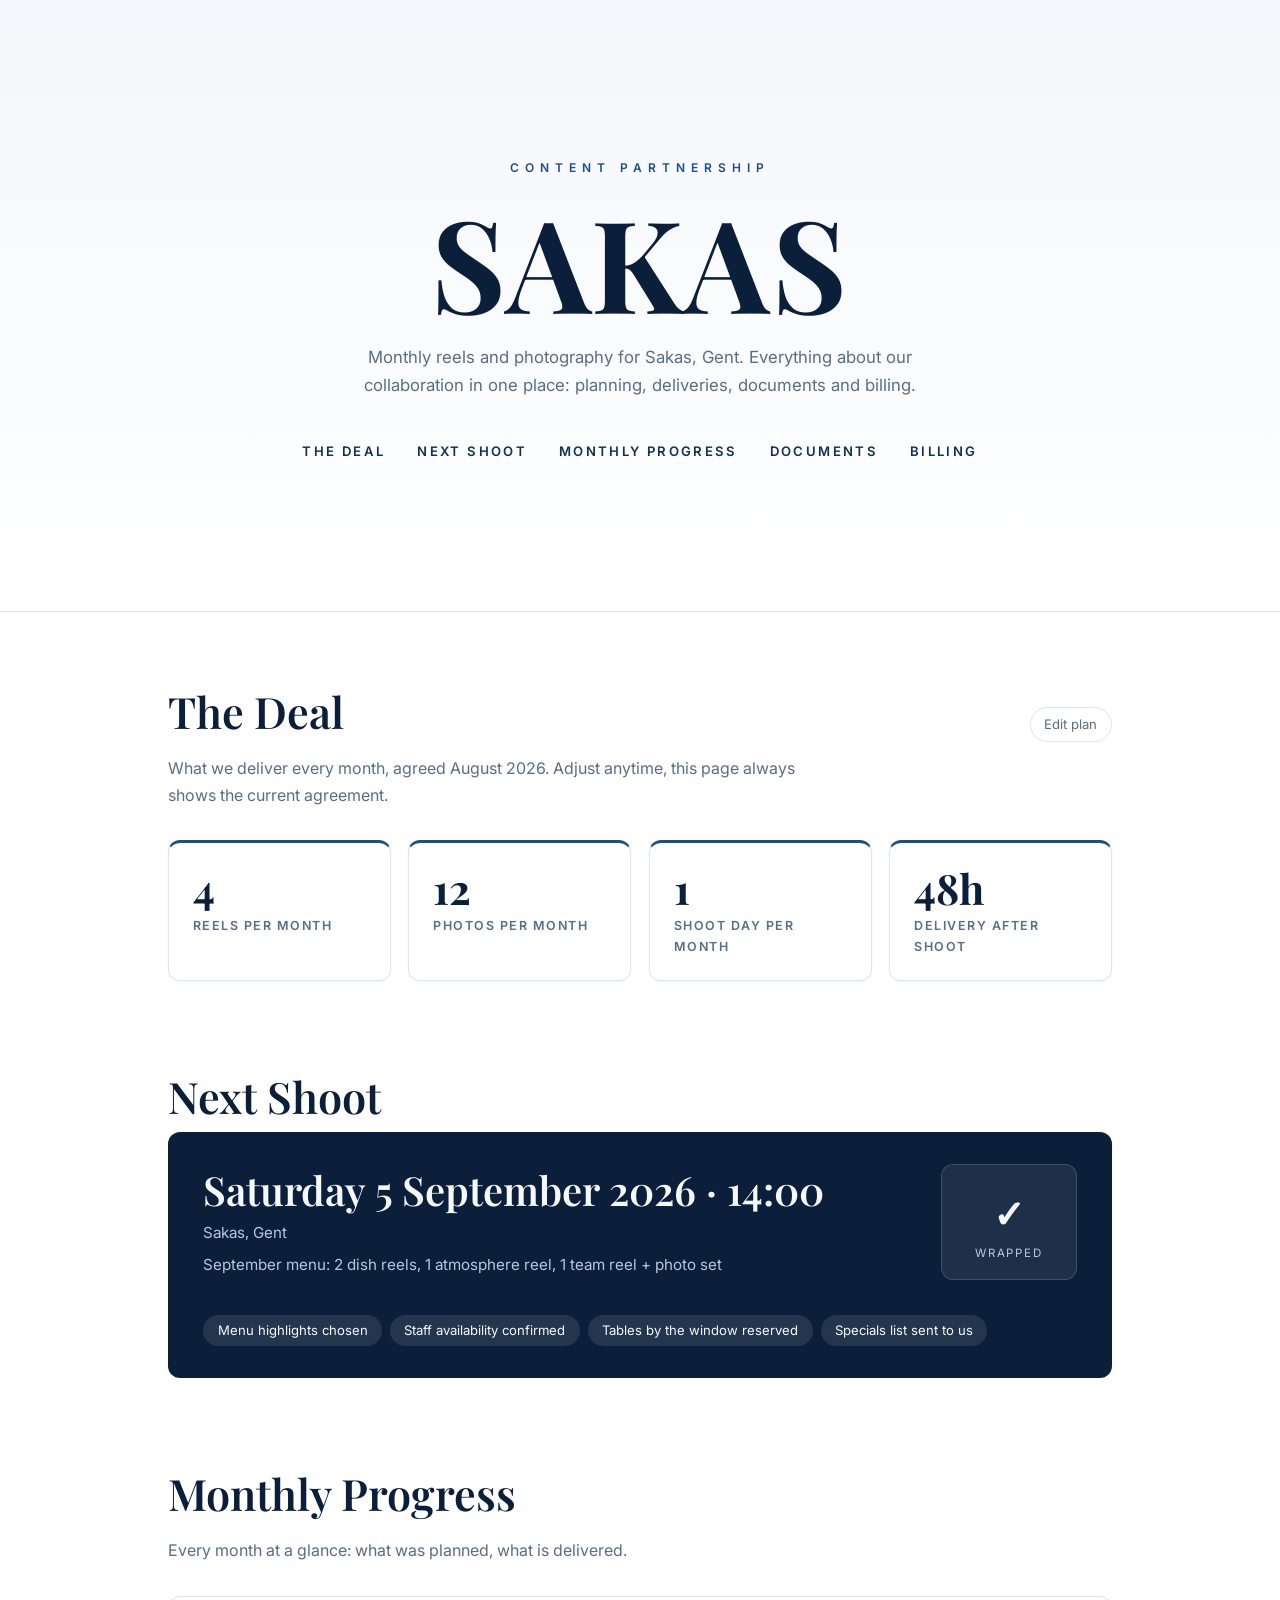
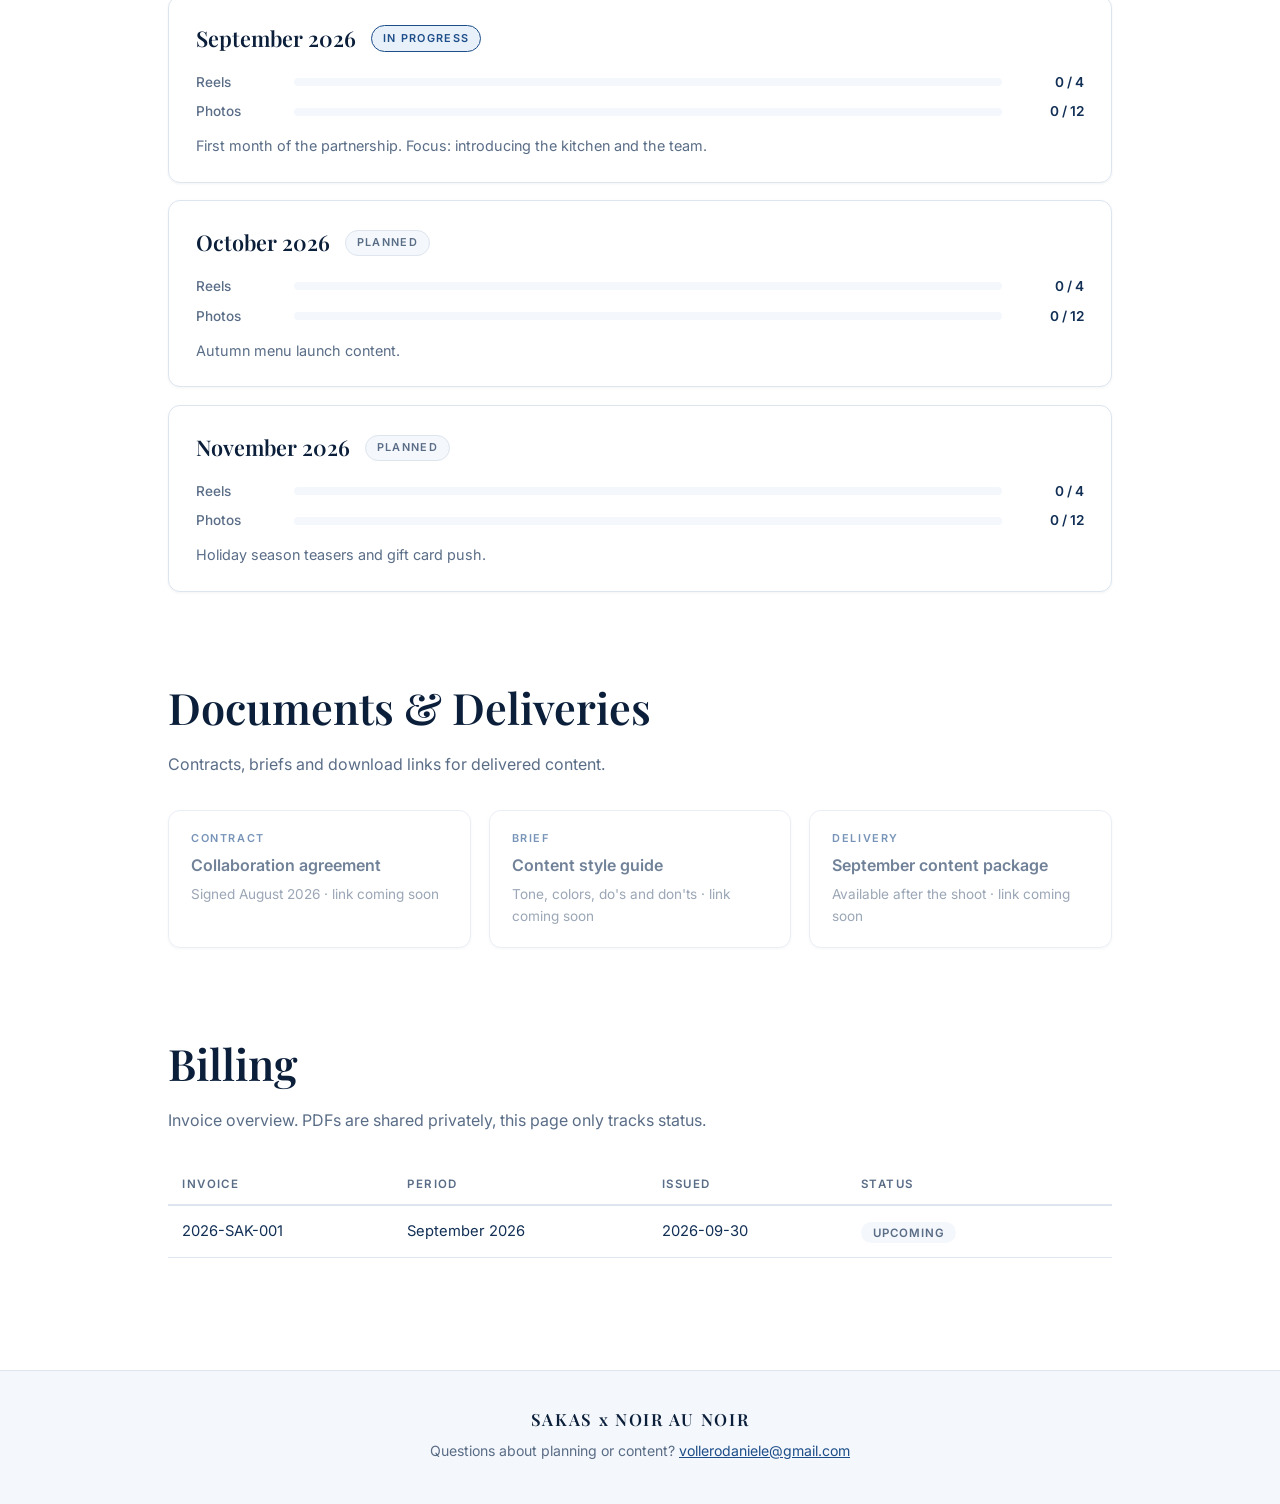
==== index.html @ 64cef92c "Sakas content portal: planning, progress, documents and billing Co-Authored-By: Claude Fable 5 <nore" ====
<!DOCTYPE html>
<html lang="en">
<head>
  <meta charset="UTF-8">
  <meta name="viewport" content="width=device-width, initial-scale=1.0">
  <title>SAKAS x Studio | Content Portal</title>
  <meta name="description" content="Content partnership portal for Sakas, Gent. Planning, deliveries, documents and billing in one place.">
  <link rel="preconnect" href="https://fonts.googleapis.com">
  <link rel="preconnect" href="https://fonts.gstatic.com" crossorigin>
  <link href="https://fonts.googleapis.com/css2?family=Playfair+Display:wght@500;600;700&family=Inter:wght@400;500;600&display=swap" rel="stylesheet">
  <link rel="stylesheet" href="styles.css">
  <link rel="icon" href="data:image/svg+xml,<svg xmlns='http://www.w3.org/2000/svg' viewBox='0 0 100 100'><text y='.9em' font-size='90'>🍽️</text></svg>">
</head>
<body>

  <header class="hero">
    <p class="hero-kicker">CONTENT PARTNERSHIP</p>
    <h1 class="hero-title">SAKAS</h1>
    <p class="hero-sub" id="tagline">Loading...</p>
    <nav class="hero-nav">
      <a href="#deal">The Deal</a>
      <a href="#shoot">Next Shoot</a>
      <a href="#months">Monthly Progress</a>
      <a href="#documents">Documents</a>
      <a href="#billing">Billing</a>
    </nav>
  </header>

  <main>
    <!-- ============ DEAL ============ -->
    <section id="deal" class="section">
      <div class="section-head">
        <h2>The Deal</h2>
        <a class="edit-link" id="edit-plan" href="#" target="_blank" rel="noopener" hidden>Edit plan</a>
      </div>
      <p class="section-lede" id="deal-notes"></p>
      <div class="tiles" id="deal-tiles"></div>
    </section>

    <!-- ============ NEXT SHOOT ============ -->
    <section id="shoot" class="section">
      <div class="section-head">
        <h2>Next Shoot</h2>
      </div>
      <div class="shoot-card" id="shoot-card">
        <p class="muted">Loading...</p>
      </div>
    </section>

    <!-- ============ MONTHS ============ -->
    <section id="months" class="section">
      <div class="section-head">
        <h2>Monthly Progress</h2>
      </div>
      <p class="section-lede">Every month at a glance: what was planned, what is delivered.</p>
      <div class="month-list" id="month-list"></div>
    </section>

    <!-- ============ DOCUMENTS ============ -->
    <section id="documents" class="section">
      <div class="section-head">
        <h2>Documents &amp; Deliveries</h2>
      </div>
      <p class="section-lede">Contracts, briefs and download links for delivered content.</p>
      <div class="doc-grid" id="doc-grid"></div>
    </section>

    <!-- ============ BILLING ============ -->
    <section id="billing" class="section">
      <div class="section-head">
        <h2>Billing</h2>
      </div>
      <p class="section-lede">Invoice overview. PDFs are shared privately, this page only tracks status.</p>
      <div class="table-wrap">
        <table class="invoice-table">
          <thead>
            <tr><th>Invoice</th><th>Period</th><th>Issued</th><th>Status</th><th></th></tr>
          </thead>
          <tbody id="invoice-rows"></tbody>
        </table>
      </div>
    </section>
  </main>

  <footer class="footer">
    <p id="contact-line">SAKAS x STUDIO</p>
    <p class="muted">Questions about planning or content? One message away.</p>
  </footer>

  <script src="app.js"></script>
</body>
</html>
---- styles.css ----
/* SAKAS Content Portal - white and dark blue, elegant */

:root {
  --bg: #ffffff;
  --bg-soft: #f4f7fb;
  --bg-card: #ffffff;
  --line: #dde5ef;
  --navy: #122f55;
  --navy-deep: #0b1f3a;
  --navy-dim: #5a6d87;
  --accent: #1d4e89;
  --accent-soft: #e8f0f9;
  --green: #2e7d5b;
  --green-soft: #e6f3ed;
  --amber: #a86a1f;
  --amber-soft: #faf1e3;
  --radius: 12px;
  --font-display: "Playfair Display", Georgia, serif;
  --font-body: "Inter", system-ui, sans-serif;
}

* { box-sizing: border-box; margin: 0; padding: 0; }

html { scroll-behavior: smooth; }

body {
  background: var(--bg);
  color: var(--navy);
  font-family: var(--font-body);
  line-height: 1.65;
}

/* ============ HERO ============ */
.hero {
  min-height: 68vh;
  display: flex;
  flex-direction: column;
  justify-content: center;
  align-items: center;
  text-align: center;
  padding: 4.5rem 1.5rem 3.5rem;
  background: linear-gradient(180deg, var(--bg-soft) 0%, var(--bg) 100%);
  border-bottom: 1px solid var(--line);
}

.hero-kicker {
  letter-spacing: 0.5em;
  font-size: 0.75rem;
  font-weight: 600;
  color: var(--accent);
  margin-bottom: 1.2rem;
}

.hero-title {
  font-family: var(--font-display);
  font-weight: 700;
  font-size: clamp(3.5rem, 12vw, 8rem);
  line-height: 1;
  letter-spacing: 0.02em;
  color: var(--navy-deep);
}

.hero-sub {
  margin-top: 1.2rem;
  max-width: 36rem;
  color: var(--navy-dim);
  font-size: 1.05rem;
}

.hero-nav {
  margin-top: 2.6rem;
  display: flex;
  gap: 2rem;
  flex-wrap: wrap;
  justify-content: center;
}

.hero-nav a {
  font-size: 0.82rem;
  font-weight: 600;
  letter-spacing: 0.18em;
  text-transform: uppercase;
  color: var(--navy);
  text-decoration: none;
  padding-bottom: 0.25rem;
  border-bottom: 2px solid transparent;
  transition: color 0.2s, border-color 0.2s;
}

.hero-nav a:hover { color: var(--accent); border-color: var(--accent); }

/* ============ SECTIONS ============ */
.section {
  max-width: 62rem;
  margin: 0 auto;
  padding: 4rem 1.5rem 1rem;
}

.section-head {
  display: flex;
  align-items: baseline;
  justify-content: space-between;
  gap: 1rem;
  flex-wrap: wrap;
}

.section-head h2 {
  font-family: var(--font-display);
  font-weight: 600;
  font-size: clamp(1.9rem, 5vw, 2.7rem);
  color: var(--navy-deep);
}

.section-lede {
  color: var(--navy-dim);
  margin: 0.5rem 0 2rem;
  max-width: 42rem;
}

.edit-link {
  color: var(--navy-dim);
  font-size: 0.82rem;
  text-decoration: none;
  border: 1px solid var(--line);
  padding: 0.35rem 0.85rem;
  border-radius: 999px;
  transition: color 0.2s, border-color 0.2s;
}

.edit-link:hover { color: var(--accent); border-color: var(--accent); }

.muted { color: var(--navy-dim); }

/* ============ DEAL TILES ============ */
.tiles {
  display: grid;
  grid-template-columns: repeat(auto-fit, minmax(200px, 1fr));
  gap: 1.1rem;
}

.tile {
  background: var(--bg-card);
  border: 1px solid var(--line);
  border-top: 3px solid var(--accent);
  border-radius: var(--radius);
  padding: 1.4rem 1.5rem;
  box-shadow: 0 1px 3px rgba(18, 47, 85, 0.05);
}

.tile .num {
  font-family: var(--font-display);
  font-size: 2.6rem;
  font-weight: 700;
  line-height: 1.1;
  color: var(--navy-deep);
}

.tile .lbl {
  font-size: 0.78rem;
  font-weight: 600;
  letter-spacing: 0.12em;
  text-transform: uppercase;
  color: var(--navy-dim);
  margin-top: 0.3rem;
}

/* ============ NEXT SHOOT ============ */
.shoot-card {
  background: var(--navy-deep);
  color: #f5f8fc;
  border-radius: var(--radius);
  padding: 2rem 2.2rem;
  display: flex;
  flex-wrap: wrap;
  gap: 2rem;
  align-items: center;
  justify-content: space-between;
}

.shoot-date {
  font-family: var(--font-display);
  font-size: clamp(1.7rem, 4.5vw, 2.5rem);
  font-weight: 600;
  line-height: 1.15;
}

.shoot-meta { color: #b9c8dd; margin-top: 0.45rem; font-size: 0.95rem; }

.shoot-count {
  text-align: center;
  background: rgba(255, 255, 255, 0.08);
  border: 1px solid rgba(255, 255, 255, 0.15);
  border-radius: var(--radius);
  padding: 1rem 1.6rem;
  min-width: 8.5rem;
}

.shoot-count .num {
  font-family: var(--font-display);
  font-size: 2.4rem;
  font-weight: 700;
}

.shoot-count .lbl {
  font-size: 0.72rem;
  letter-spacing: 0.16em;
  text-transform: uppercase;
  color: #b9c8dd;
}

.shoot-checklist {
  flex-basis: 100%;
  display: flex;
  flex-wrap: wrap;
  gap: 0.5rem;
  margin-top: 0.2rem;
}

.shoot-checklist span {
  font-size: 0.82rem;
  background: rgba(255, 255, 255, 0.1);
  border-radius: 999px;
  padding: 0.28rem 0.9rem;
}

/* ============ MONTHS ============ */
.month-list { display: flex; flex-direction: column; gap: 1.1rem; }

.month-card {
  background: var(--bg-card);
  border: 1px solid var(--line);
  border-radius: var(--radius);
  padding: 1.5rem 1.7rem;
  box-shadow: 0 1px 3px rgba(18, 47, 85, 0.05);
}

.month-top {
  display: flex;
  align-items: center;
  gap: 0.9rem;
  flex-wrap: wrap;
  margin-bottom: 0.9rem;
}

.month-title {
  font-family: var(--font-display);
  font-size: 1.35rem;
  font-weight: 600;
  color: var(--navy-deep);
}

.badge {
  font-size: 0.68rem;
  font-weight: 600;
  letter-spacing: 0.12em;
  text-transform: uppercase;
  padding: 0.2rem 0.7rem;
  border-radius: 999px;
  border: 1px solid var(--line);
  color: var(--navy-dim);
  background: var(--bg-soft);
}

.badge.done { color: var(--green); border-color: var(--green); background: var(--green-soft); }
.badge.active { color: var(--accent); border-color: var(--accent); background: var(--accent-soft); }

.progress-row {
  display: grid;
  grid-template-columns: 5.2rem 1fr 4.2rem;
  align-items: center;
  gap: 0.9rem;
  margin: 0.45rem 0;
  font-size: 0.85rem;
}

.progress-row .plabel { color: var(--navy-dim); font-weight: 500; }
.progress-row .pcount { text-align: right; color: var(--navy); font-weight: 600; }

.bar {
  height: 8px;
  background: var(--bg-soft);
  border-radius: 999px;
  overflow: hidden;
}

.bar > i {
  display: block;
  height: 100%;
  background: linear-gradient(90deg, var(--accent), var(--navy-deep));
  border-radius: 999px;
}

.month-notes { color: var(--navy-dim); font-size: 0.9rem; margin-top: 0.7rem; }

/* ============ DOCUMENTS ============ */
.doc-grid {
  display: grid;
  grid-template-columns: repeat(auto-fill, minmax(240px, 1fr));
  gap: 1.1rem;
}

.doc-card {
  display: block;
  background: var(--bg-card);
  border: 1px solid var(--line);
  border-radius: var(--radius);
  padding: 1.2rem 1.4rem;
  text-decoration: none;
  color: var(--navy);
  transition: border-color 0.2s, transform 0.2s, box-shadow 0.2s;
  box-shadow: 0 1px 3px rgba(18, 47, 85, 0.05);
}

.doc-card:hover {
  border-color: var(--accent);
  transform: translateY(-2px);
  box-shadow: 0 6px 16px rgba(18, 47, 85, 0.1);
}

.doc-type {
  font-size: 0.68rem;
  font-weight: 600;
  letter-spacing: 0.14em;
  text-transform: uppercase;
  color: var(--accent);
}

.doc-title { font-weight: 600; margin-top: 0.25rem; }
.doc-note { font-size: 0.85rem; color: var(--navy-dim); margin-top: 0.3rem; }
.doc-card.pending { opacity: 0.6; pointer-events: none; }

/* ============ BILLING ============ */
.table-wrap { overflow-x: auto; margin-bottom: 2rem; }

.invoice-table {
  width: 100%;
  border-collapse: collapse;
  font-size: 0.92rem;
  min-width: 34rem;
}

.invoice-table th {
  text-align: left;
  font-size: 0.72rem;
  font-weight: 600;
  letter-spacing: 0.12em;
  text-transform: uppercase;
  color: var(--navy-dim);
  padding: 0.6rem 0.9rem;
  border-bottom: 2px solid var(--line);
}

.invoice-table td {
  padding: 0.85rem 0.9rem;
  border-bottom: 1px solid var(--line);
}

.pill {
  font-size: 0.72rem;
  font-weight: 600;
  letter-spacing: 0.08em;
  text-transform: uppercase;
  padding: 0.22rem 0.75rem;
  border-radius: 999px;
}

.pill.paid { color: var(--green); background: var(--green-soft); }
.pill.open { color: var(--amber); background: var(--amber-soft); }
.pill.upcoming { color: var(--navy-dim); background: var(--bg-soft); }

.invoice-table a { color: var(--accent); font-weight: 500; }

/* ============ FOOTER ============ */
.footer {
  margin-top: 4rem;
  border-top: 1px solid var(--line);
  background: var(--bg-soft);
  padding: 2.2rem 1.5rem 2.6rem;
  text-align: center;
  font-size: 0.88rem;
}

.footer p:first-child {
  font-family: var(--font-display);
  font-weight: 600;
  letter-spacing: 0.1em;
  font-size: 1.05rem;
  color: var(--navy-deep);
  margin-bottom: 0.3rem;
}

.footer a { color: var(--accent); }

@media (max-width: 600px) {
  .hero { min-height: 55vh; }
  .shoot-card { padding: 1.5rem 1.4rem; }
}
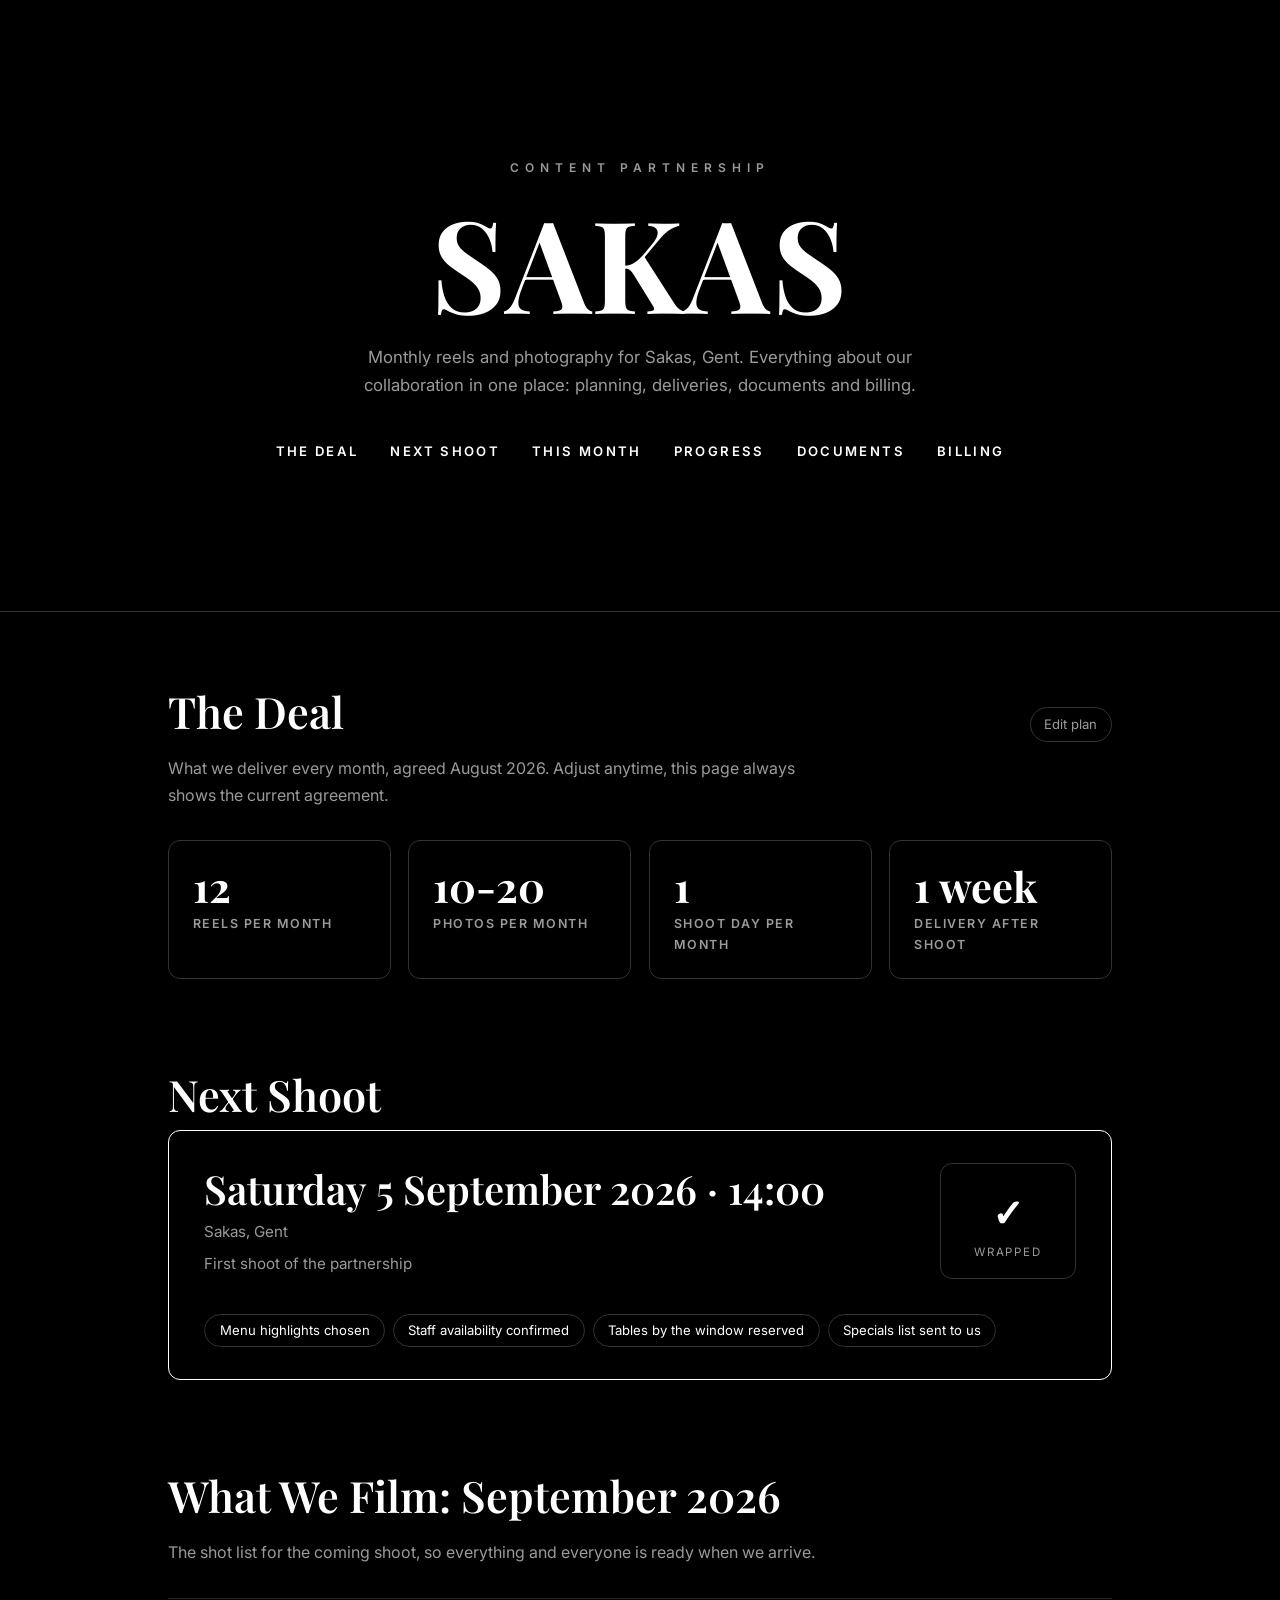
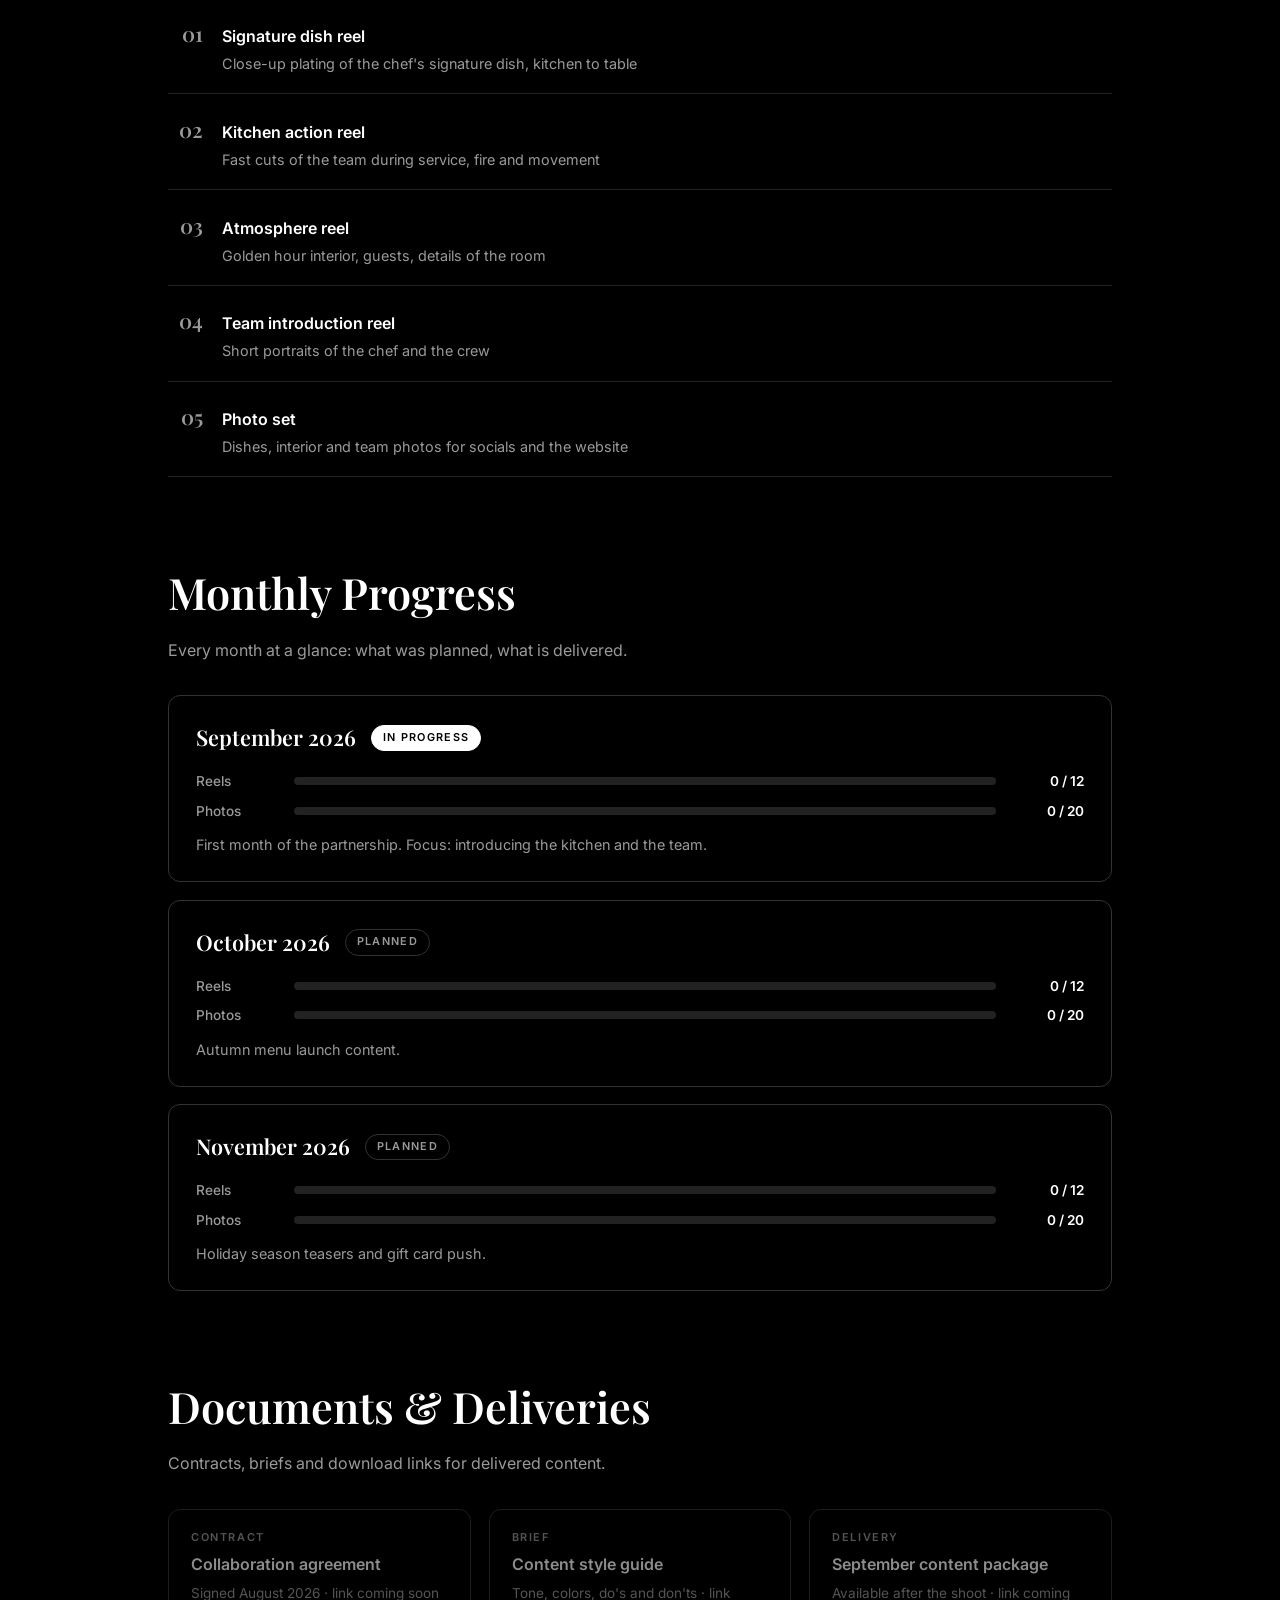
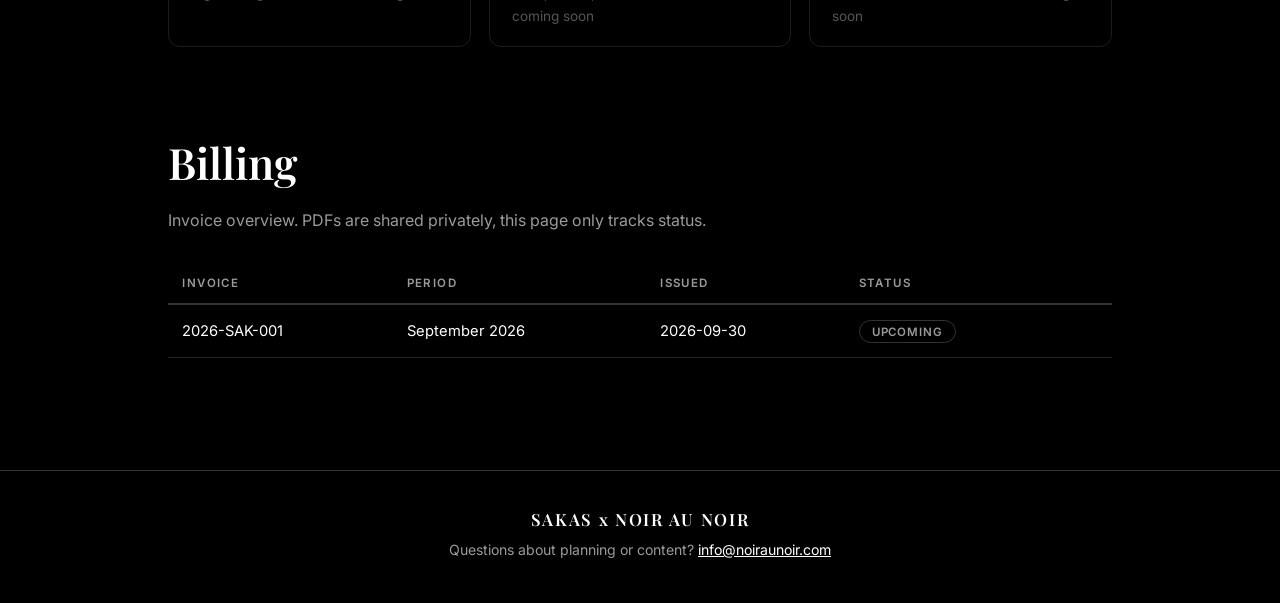
==== commit e1809e78: "Monochrome restyle, real deal numbers, monthly film plan section Pitch black background, plain white" ====
--- a/index.html
+++ b/index.html
@@ -20,7 +20,8 @@
     <nav class="hero-nav">
       <a href="#deal">The Deal</a>
       <a href="#shoot">Next Shoot</a>
-      <a href="#months">Monthly Progress</a>
+      <a href="#filmplan">This Month</a>
+      <a href="#months">Progress</a>
       <a href="#documents">Documents</a>
       <a href="#billing">Billing</a>
     </nav>
@@ -45,6 +46,15 @@
       <div class="shoot-card" id="shoot-card">
         <p class="muted">Loading...</p>
       </div>
+    </section>
+
+    <!-- ============ FILM PLAN ============ -->
+    <section id="filmplan" class="section">
+      <div class="section-head">
+        <h2 id="filmplan-title">What We Film This Month</h2>
+      </div>
+      <p class="section-lede">The shot list for the coming shoot, so everything and everyone is ready when we arrive.</p>
+      <ol class="plan-list" id="plan-list"></ol>
     </section>
 
     <!-- ============ MONTHS ============ -->
--- a/styles.css
+++ b/styles.css
@@ -1,19 +1,11 @@
-/* SAKAS Content Portal - white and dark blue, elegant */
+/* SAKAS Content Portal - pitch black, plain white, monochrome */
 
 :root {
-  --bg: #ffffff;
-  --bg-soft: #f4f7fb;
-  --bg-card: #ffffff;
-  --line: #dde5ef;
-  --navy: #122f55;
-  --navy-deep: #0b1f3a;
-  --navy-dim: #5a6d87;
-  --accent: #1d4e89;
-  --accent-soft: #e8f0f9;
-  --green: #2e7d5b;
-  --green-soft: #e6f3ed;
-  --amber: #a86a1f;
-  --amber-soft: #faf1e3;
+  --bg: #000000;
+  --line: #333333;
+  --line-soft: #222222;
+  --text: #ffffff;
+  --dim: #9a9a9a;
   --radius: 12px;
   --font-display: "Playfair Display", Georgia, serif;
   --font-body: "Inter", system-ui, sans-serif;
@@ -25,7 +17,7 @@
 
 body {
   background: var(--bg);
-  color: var(--navy);
+  color: var(--text);
   font-family: var(--font-body);
   line-height: 1.65;
 }
@@ -39,7 +31,6 @@
   align-items: center;
   text-align: center;
   padding: 4.5rem 1.5rem 3.5rem;
-  background: linear-gradient(180deg, var(--bg-soft) 0%, var(--bg) 100%);
   border-bottom: 1px solid var(--line);
 }
 
@@ -47,7 +38,7 @@
   letter-spacing: 0.5em;
   font-size: 0.75rem;
   font-weight: 600;
-  color: var(--accent);
+  color: var(--dim);
   margin-bottom: 1.2rem;
 }
 
@@ -57,13 +48,13 @@
   font-size: clamp(3.5rem, 12vw, 8rem);
   line-height: 1;
   letter-spacing: 0.02em;
-  color: var(--navy-deep);
+  color: var(--text);
 }
 
 .hero-sub {
   margin-top: 1.2rem;
   max-width: 36rem;
-  color: var(--navy-dim);
+  color: var(--dim);
   font-size: 1.05rem;
 }
 
@@ -80,14 +71,14 @@
   font-weight: 600;
   letter-spacing: 0.18em;
   text-transform: uppercase;
-  color: var(--navy);
+  color: var(--text);
   text-decoration: none;
   padding-bottom: 0.25rem;
   border-bottom: 2px solid transparent;
-  transition: color 0.2s, border-color 0.2s;
-}
-
-.hero-nav a:hover { color: var(--accent); border-color: var(--accent); }
+  transition: border-color 0.2s;
+}
+
+.hero-nav a:hover { border-color: var(--text); }
 
 /* ============ SECTIONS ============ */
 .section {
@@ -108,17 +99,17 @@
   font-family: var(--font-display);
   font-weight: 600;
   font-size: clamp(1.9rem, 5vw, 2.7rem);
-  color: var(--navy-deep);
+  color: var(--text);
 }
 
 .section-lede {
-  color: var(--navy-dim);
+  color: var(--dim);
   margin: 0.5rem 0 2rem;
   max-width: 42rem;
 }
 
 .edit-link {
-  color: var(--navy-dim);
+  color: var(--dim);
   font-size: 0.82rem;
   text-decoration: none;
   border: 1px solid var(--line);
@@ -127,9 +118,9 @@
   transition: color 0.2s, border-color 0.2s;
 }
 
-.edit-link:hover { color: var(--accent); border-color: var(--accent); }
-
-.muted { color: var(--navy-dim); }
+.edit-link:hover { color: var(--text); border-color: var(--text); }
+
+.muted { color: var(--dim); }
 
 /* ============ DEAL TILES ============ */
 .tiles {
@@ -139,12 +130,9 @@
 }
 
 .tile {
-  background: var(--bg-card);
-  border: 1px solid var(--line);
-  border-top: 3px solid var(--accent);
+  border: 1px solid var(--line);
   border-radius: var(--radius);
   padding: 1.4rem 1.5rem;
-  box-shadow: 0 1px 3px rgba(18, 47, 85, 0.05);
 }
 
 .tile .num {
@@ -152,7 +140,7 @@
   font-size: 2.6rem;
   font-weight: 700;
   line-height: 1.1;
-  color: var(--navy-deep);
+  color: var(--text);
 }
 
 .tile .lbl {
@@ -160,14 +148,13 @@
   font-weight: 600;
   letter-spacing: 0.12em;
   text-transform: uppercase;
-  color: var(--navy-dim);
+  color: var(--dim);
   margin-top: 0.3rem;
 }
 
 /* ============ NEXT SHOOT ============ */
 .shoot-card {
-  background: var(--navy-deep);
-  color: #f5f8fc;
+  border: 1px solid var(--text);
   border-radius: var(--radius);
   padding: 2rem 2.2rem;
   display: flex;
@@ -184,12 +171,11 @@
   line-height: 1.15;
 }
 
-.shoot-meta { color: #b9c8dd; margin-top: 0.45rem; font-size: 0.95rem; }
+.shoot-meta { color: var(--dim); margin-top: 0.45rem; font-size: 0.95rem; }
 
 .shoot-count {
   text-align: center;
-  background: rgba(255, 255, 255, 0.08);
-  border: 1px solid rgba(255, 255, 255, 0.15);
+  border: 1px solid var(--line);
   border-radius: var(--radius);
   padding: 1rem 1.6rem;
   min-width: 8.5rem;
@@ -205,7 +191,7 @@
   font-size: 0.72rem;
   letter-spacing: 0.16em;
   text-transform: uppercase;
-  color: #b9c8dd;
+  color: var(--dim);
 }
 
 .shoot-checklist {
@@ -218,20 +204,47 @@
 
 .shoot-checklist span {
   font-size: 0.82rem;
-  background: rgba(255, 255, 255, 0.1);
+  border: 1px solid var(--line);
   border-radius: 999px;
   padding: 0.28rem 0.9rem;
 }
+
+/* ============ FILM PLAN ============ */
+.plan-list {
+  list-style: none;
+  display: flex;
+  flex-direction: column;
+  gap: 0;
+  border-top: 1px solid var(--line-soft);
+}
+
+.plan-list li {
+  display: flex;
+  gap: 1.2rem;
+  align-items: baseline;
+  padding: 1.1rem 0.2rem;
+  border-bottom: 1px solid var(--line-soft);
+}
+
+.plan-num {
+  font-family: var(--font-display);
+  font-size: 1.3rem;
+  font-weight: 600;
+  color: var(--dim);
+  min-width: 2rem;
+  text-align: right;
+}
+
+.plan-what { font-weight: 600; }
+.plan-note { color: var(--dim); font-size: 0.9rem; margin-top: 0.15rem; }
 
 /* ============ MONTHS ============ */
 .month-list { display: flex; flex-direction: column; gap: 1.1rem; }
 
 .month-card {
-  background: var(--bg-card);
   border: 1px solid var(--line);
   border-radius: var(--radius);
   padding: 1.5rem 1.7rem;
-  box-shadow: 0 1px 3px rgba(18, 47, 85, 0.05);
 }
 
 .month-top {
@@ -246,7 +259,7 @@
   font-family: var(--font-display);
   font-size: 1.35rem;
   font-weight: 600;
-  color: var(--navy-deep);
+  color: var(--text);
 }
 
 .badge {
@@ -257,28 +270,27 @@
   padding: 0.2rem 0.7rem;
   border-radius: 999px;
   border: 1px solid var(--line);
-  color: var(--navy-dim);
-  background: var(--bg-soft);
-}
-
-.badge.done { color: var(--green); border-color: var(--green); background: var(--green-soft); }
-.badge.active { color: var(--accent); border-color: var(--accent); background: var(--accent-soft); }
+  color: var(--dim);
+}
+
+.badge.done { color: var(--text); border-color: var(--text); }
+.badge.active { color: var(--bg); background: var(--text); border-color: var(--text); }
 
 .progress-row {
   display: grid;
-  grid-template-columns: 5.2rem 1fr 4.2rem;
+  grid-template-columns: 5.2rem 1fr 4.6rem;
   align-items: center;
   gap: 0.9rem;
   margin: 0.45rem 0;
   font-size: 0.85rem;
 }
 
-.progress-row .plabel { color: var(--navy-dim); font-weight: 500; }
-.progress-row .pcount { text-align: right; color: var(--navy); font-weight: 600; }
+.progress-row .plabel { color: var(--dim); font-weight: 500; }
+.progress-row .pcount { text-align: right; color: var(--text); font-weight: 600; }
 
 .bar {
   height: 8px;
-  background: var(--bg-soft);
+  background: var(--line-soft);
   border-radius: 999px;
   overflow: hidden;
 }
@@ -286,11 +298,11 @@
 .bar > i {
   display: block;
   height: 100%;
-  background: linear-gradient(90deg, var(--accent), var(--navy-deep));
-  border-radius: 999px;
-}
-
-.month-notes { color: var(--navy-dim); font-size: 0.9rem; margin-top: 0.7rem; }
+  background: var(--text);
+  border-radius: 999px;
+}
+
+.month-notes { color: var(--dim); font-size: 0.9rem; margin-top: 0.7rem; }
 
 /* ============ DOCUMENTS ============ */
 .doc-grid {
@@ -301,33 +313,27 @@
 
 .doc-card {
   display: block;
-  background: var(--bg-card);
   border: 1px solid var(--line);
   border-radius: var(--radius);
   padding: 1.2rem 1.4rem;
   text-decoration: none;
-  color: var(--navy);
-  transition: border-color 0.2s, transform 0.2s, box-shadow 0.2s;
-  box-shadow: 0 1px 3px rgba(18, 47, 85, 0.05);
-}
-
-.doc-card:hover {
-  border-color: var(--accent);
-  transform: translateY(-2px);
-  box-shadow: 0 6px 16px rgba(18, 47, 85, 0.1);
-}
+  color: var(--text);
+  transition: border-color 0.2s;
+}
+
+.doc-card:hover { border-color: var(--text); }
 
 .doc-type {
   font-size: 0.68rem;
   font-weight: 600;
   letter-spacing: 0.14em;
   text-transform: uppercase;
-  color: var(--accent);
+  color: var(--dim);
 }
 
 .doc-title { font-weight: 600; margin-top: 0.25rem; }
-.doc-note { font-size: 0.85rem; color: var(--navy-dim); margin-top: 0.3rem; }
-.doc-card.pending { opacity: 0.6; pointer-events: none; }
+.doc-note { font-size: 0.85rem; color: var(--dim); margin-top: 0.3rem; }
+.doc-card.pending { opacity: 0.55; pointer-events: none; }
 
 /* ============ BILLING ============ */
 .table-wrap { overflow-x: auto; margin-bottom: 2rem; }
@@ -345,14 +351,14 @@
   font-weight: 600;
   letter-spacing: 0.12em;
   text-transform: uppercase;
-  color: var(--navy-dim);
+  color: var(--dim);
   padding: 0.6rem 0.9rem;
   border-bottom: 2px solid var(--line);
 }
 
 .invoice-table td {
   padding: 0.85rem 0.9rem;
-  border-bottom: 1px solid var(--line);
+  border-bottom: 1px solid var(--line-soft);
 }
 
 .pill {
@@ -362,19 +368,19 @@
   text-transform: uppercase;
   padding: 0.22rem 0.75rem;
   border-radius: 999px;
-}
-
-.pill.paid { color: var(--green); background: var(--green-soft); }
-.pill.open { color: var(--amber); background: var(--amber-soft); }
-.pill.upcoming { color: var(--navy-dim); background: var(--bg-soft); }
-
-.invoice-table a { color: var(--accent); font-weight: 500; }
+  border: 1px solid var(--line);
+  color: var(--dim);
+}
+
+.pill.paid { color: var(--bg); background: var(--text); border-color: var(--text); }
+.pill.open { color: var(--text); border-color: var(--text); }
+
+.invoice-table a { color: var(--text); font-weight: 500; }
 
 /* ============ FOOTER ============ */
 .footer {
   margin-top: 4rem;
   border-top: 1px solid var(--line);
-  background: var(--bg-soft);
   padding: 2.2rem 1.5rem 2.6rem;
   text-align: center;
   font-size: 0.88rem;
@@ -385,11 +391,11 @@
   font-weight: 600;
   letter-spacing: 0.1em;
   font-size: 1.05rem;
-  color: var(--navy-deep);
+  color: var(--text);
   margin-bottom: 0.3rem;
 }
 
-.footer a { color: var(--accent); }
+.footer a { color: var(--text); }
 
 @media (max-width: 600px) {
   .hero { min-height: 55vh; }
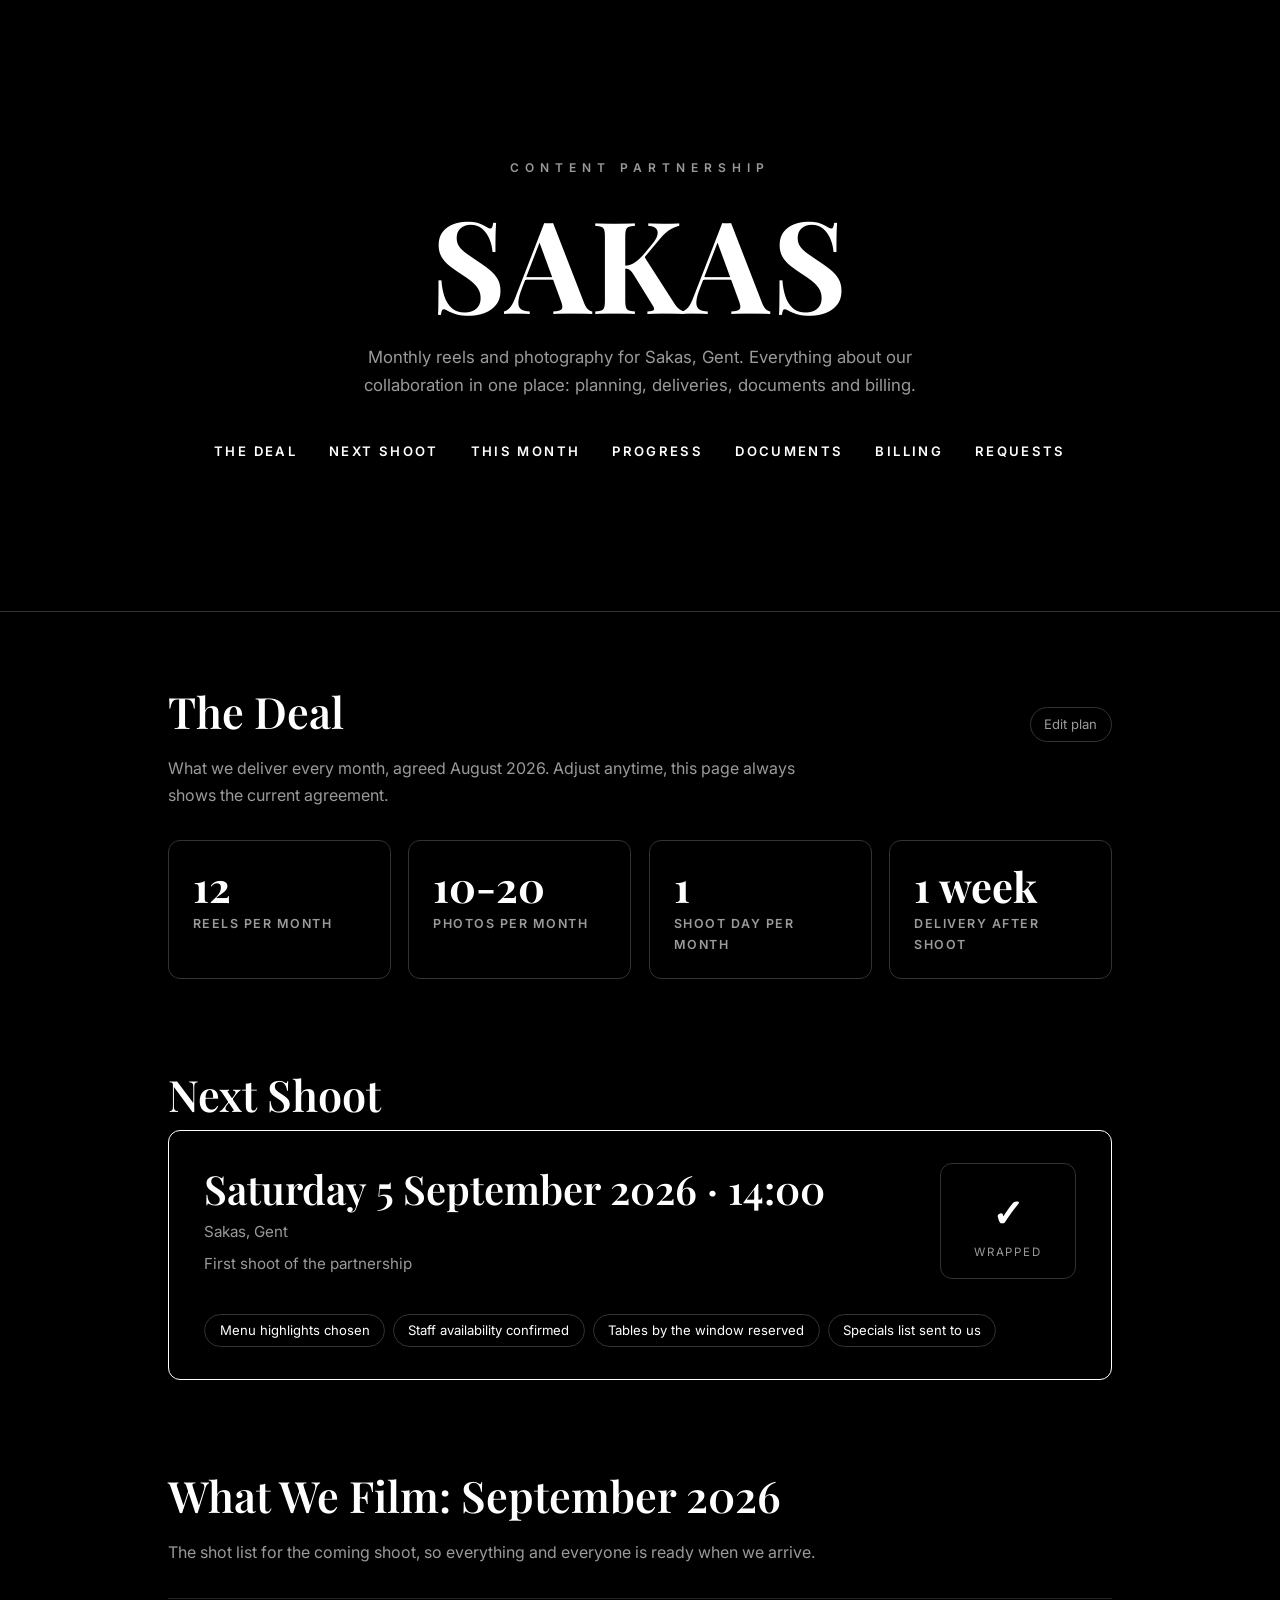
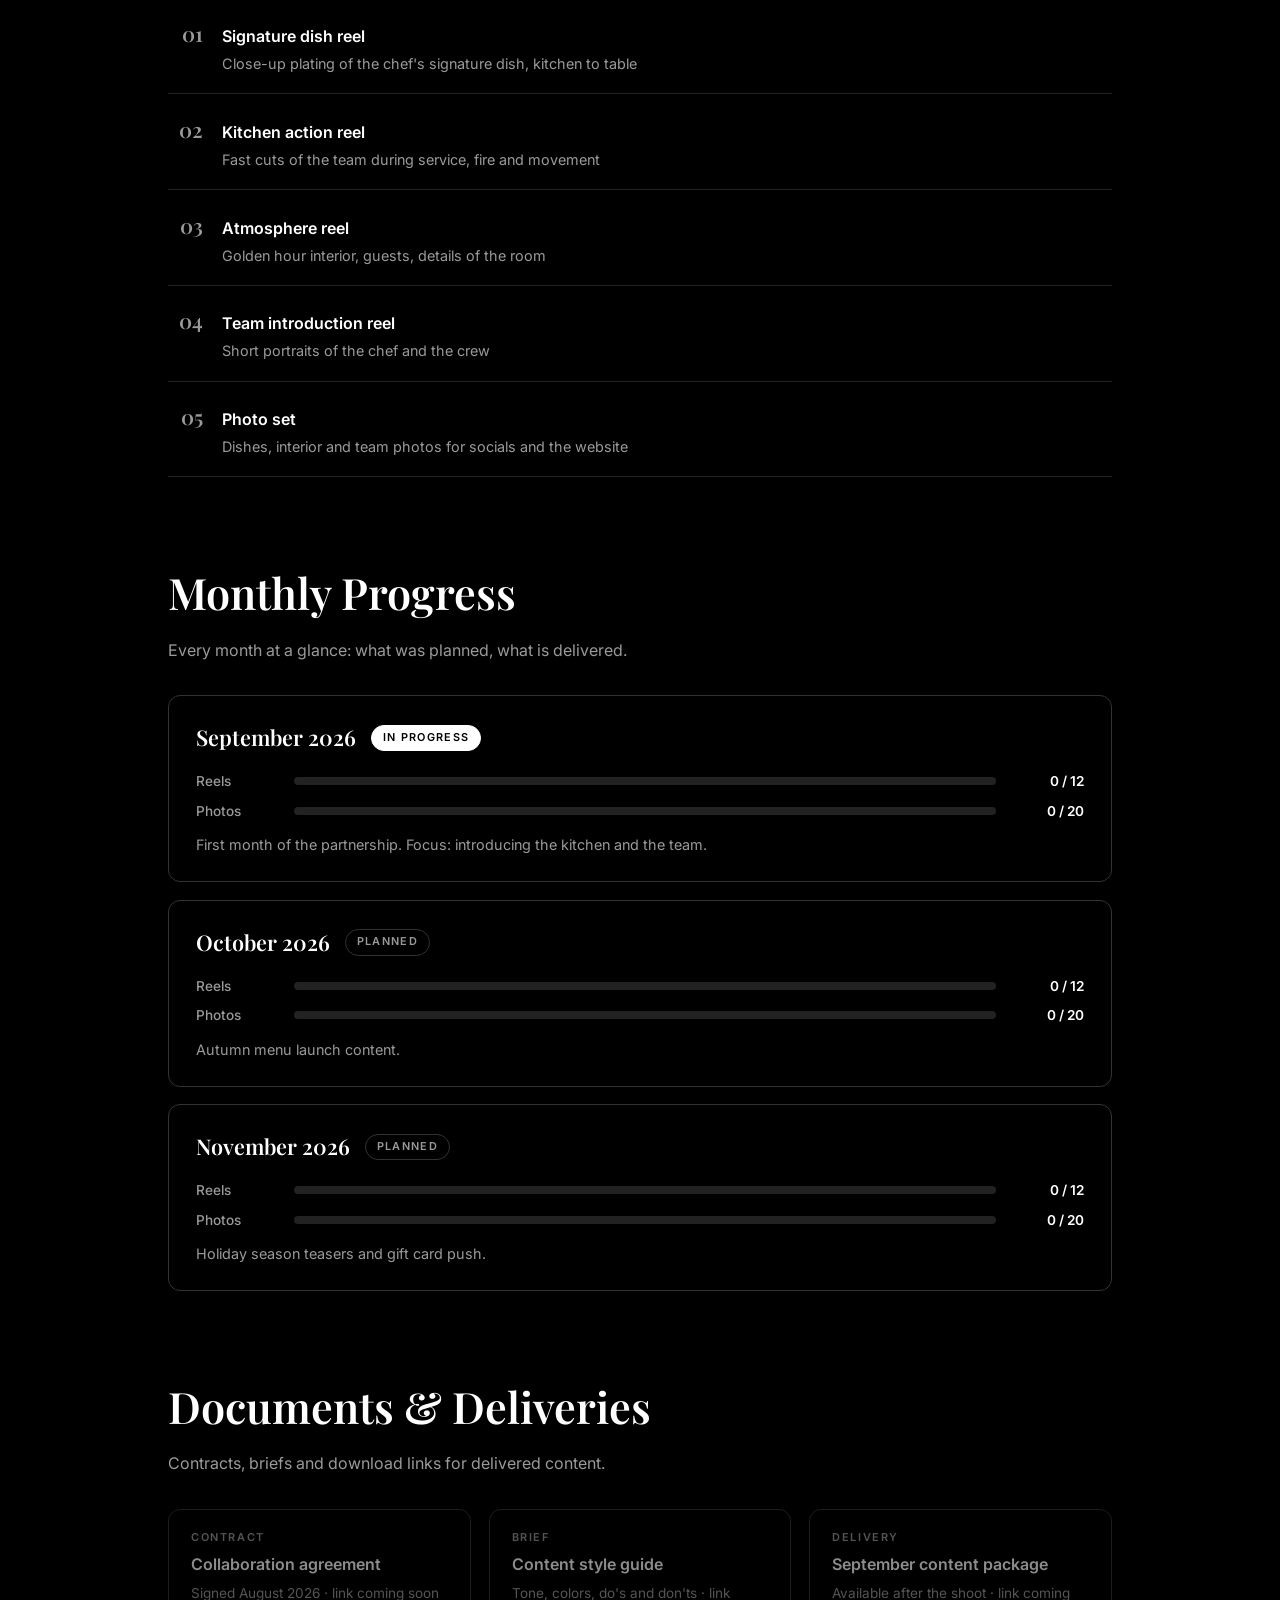
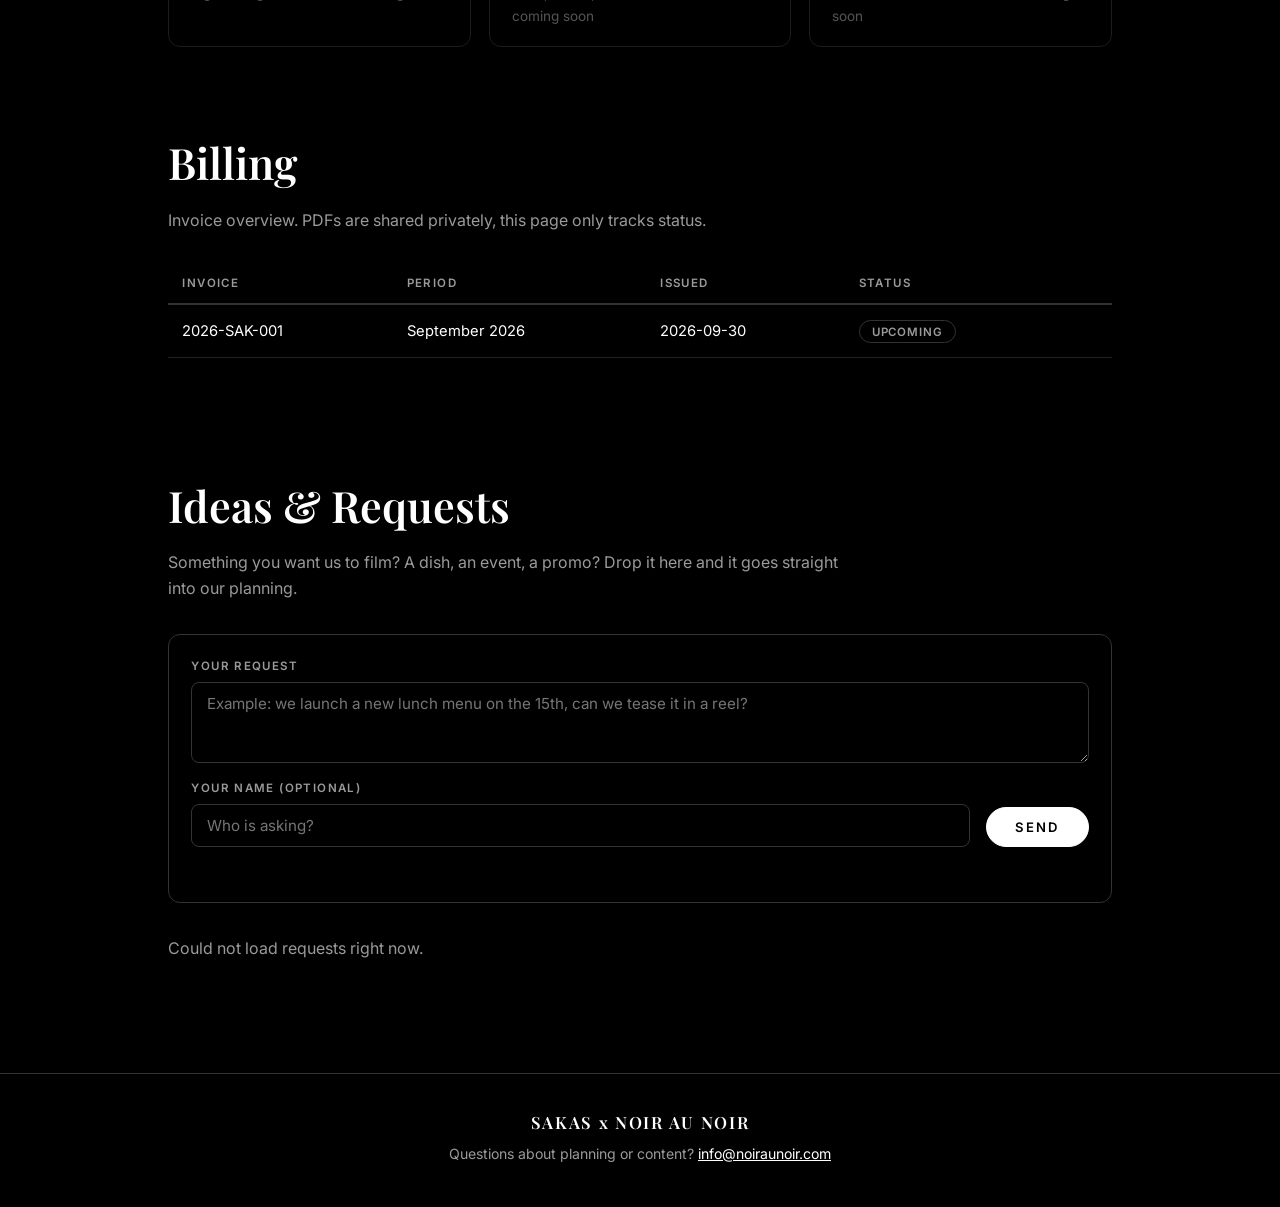
==== commit c5239503: "Ideas and requests box plus admin interface Requests section: client drops ideas on the page, relaye" ====
--- a/index.html
+++ b/index.html
@@ -24,6 +24,7 @@
       <a href="#months">Progress</a>
       <a href="#documents">Documents</a>
       <a href="#billing">Billing</a>
+      <a href="#requests">Requests</a>
     </nav>
   </header>
 
@@ -90,6 +91,37 @@
         </table>
       </div>
     </section>
+    <!-- ============ REQUESTS ============ -->
+    <section id="requests" class="section">
+      <div class="section-head">
+        <h2>Ideas &amp; Requests</h2>
+      </div>
+      <p class="section-lede">
+        Something you want us to film? A dish, an event, a promo? Drop it here
+        and it goes straight into our planning.
+      </p>
+
+      <form id="request-form" class="request-form" hidden>
+        <label class="field">
+          <span>Your request</span>
+          <textarea id="request-text" rows="3" maxlength="1000" required
+            placeholder="Example: we launch a new lunch menu on the 15th, can we tease it in a reel?"></textarea>
+        </label>
+        <div class="request-form-row">
+          <label class="field">
+            <span>Your name (optional)</span>
+            <input id="request-name" type="text" maxlength="60" placeholder="Who is asking?">
+          </label>
+          <button type="submit" class="btn-send" id="request-submit">Send</button>
+        </div>
+        <input type="text" id="request-website" name="website" class="hp-field" tabindex="-1" autocomplete="off" aria-hidden="true">
+        <p class="form-msg" id="request-msg" role="status"></p>
+      </form>
+
+      <div class="request-grid" id="request-grid">
+        <p class="muted" id="request-status">Loading requests...</p>
+      </div>
+    </section>
   </main>
 
   <footer class="footer">
--- a/styles.css
+++ b/styles.css
@@ -377,6 +377,97 @@
 
 .invoice-table a { color: var(--text); font-weight: 500; }
 
+/* ============ REQUESTS ============ */
+.request-form {
+  border: 1px solid var(--line);
+  border-radius: var(--radius);
+  padding: 1.4rem;
+  margin-bottom: 2rem;
+  display: flex;
+  flex-direction: column;
+  gap: 1rem;
+}
+
+.field { display: flex; flex-direction: column; gap: 0.35rem; flex: 1; }
+
+.field span {
+  font-size: 0.72rem;
+  font-weight: 600;
+  letter-spacing: 0.12em;
+  text-transform: uppercase;
+  color: var(--dim);
+}
+
+.field textarea,
+.field input {
+  background: var(--bg);
+  border: 1px solid var(--line);
+  border-radius: 8px;
+  color: var(--text);
+  font-family: var(--font-body);
+  font-size: 0.95rem;
+  padding: 0.7rem 0.9rem;
+  resize: vertical;
+  transition: border-color 0.2s;
+}
+
+.field textarea:focus,
+.field input:focus { outline: none; border-color: var(--text); }
+
+.request-form-row {
+  display: flex;
+  gap: 1rem;
+  align-items: flex-end;
+  flex-wrap: wrap;
+}
+
+.btn-send {
+  font-family: var(--font-body);
+  font-size: 0.82rem;
+  font-weight: 600;
+  letter-spacing: 0.14em;
+  text-transform: uppercase;
+  color: var(--bg);
+  background: var(--text);
+  border: 1px solid var(--text);
+  border-radius: 999px;
+  padding: 0.7rem 1.8rem;
+  cursor: pointer;
+  transition: opacity 0.15s;
+}
+
+.btn-send:hover { opacity: 0.85; }
+.btn-send:disabled { opacity: 0.5; cursor: wait; }
+
+.hp-field {
+  position: absolute;
+  left: -9999px;
+  width: 1px;
+  height: 1px;
+  opacity: 0;
+}
+
+.form-msg { font-size: 0.85rem; color: var(--dim); min-height: 1.2em; margin: 0; }
+
+.request-grid {
+  display: grid;
+  grid-template-columns: repeat(auto-fill, minmax(260px, 1fr));
+  gap: 1.1rem;
+  margin-bottom: 2rem;
+}
+
+.request-card {
+  border: 1px solid var(--line);
+  border-radius: var(--radius);
+  padding: 1.1rem 1.3rem;
+  display: flex;
+  flex-direction: column;
+  gap: 0.5rem;
+}
+
+.request-body { font-size: 0.92rem; }
+.request-meta { margin-top: auto; font-size: 0.78rem; color: var(--dim); }
+
 /* ============ FOOTER ============ */
 .footer {
   margin-top: 4rem;
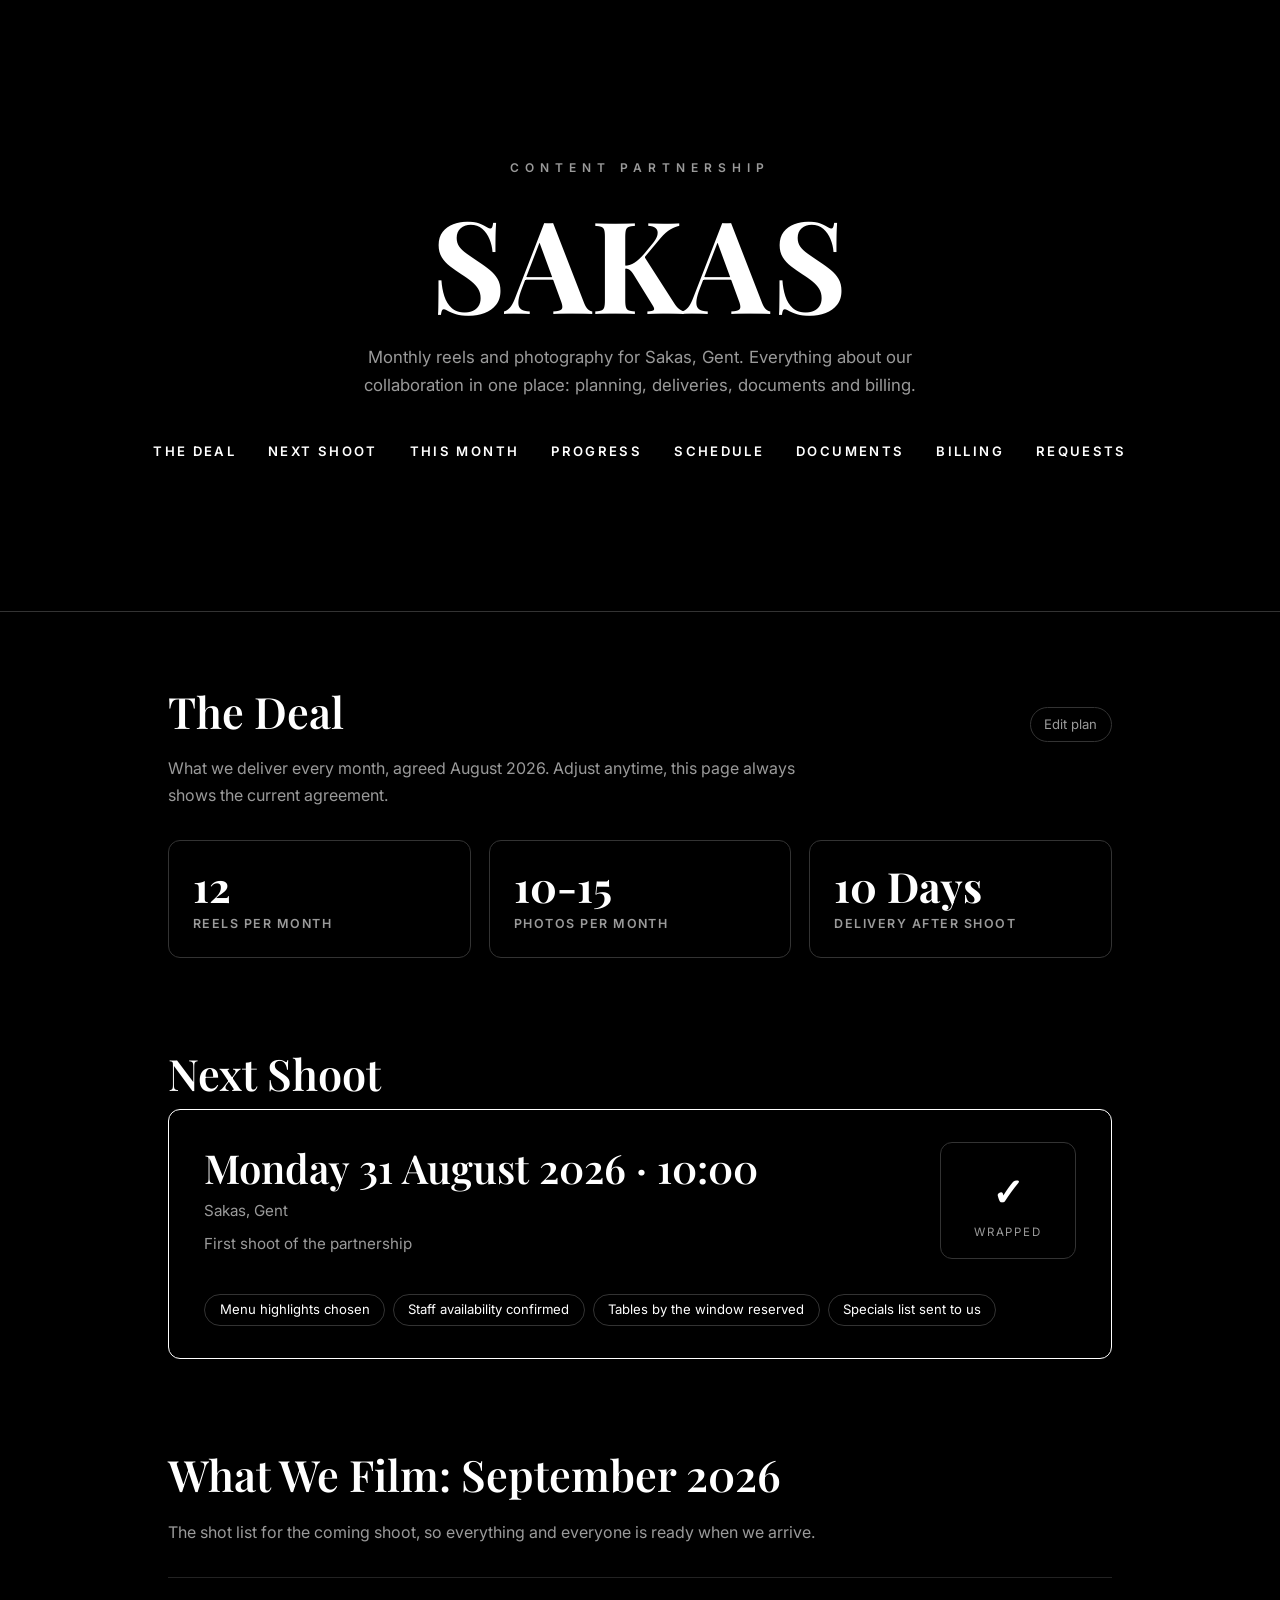
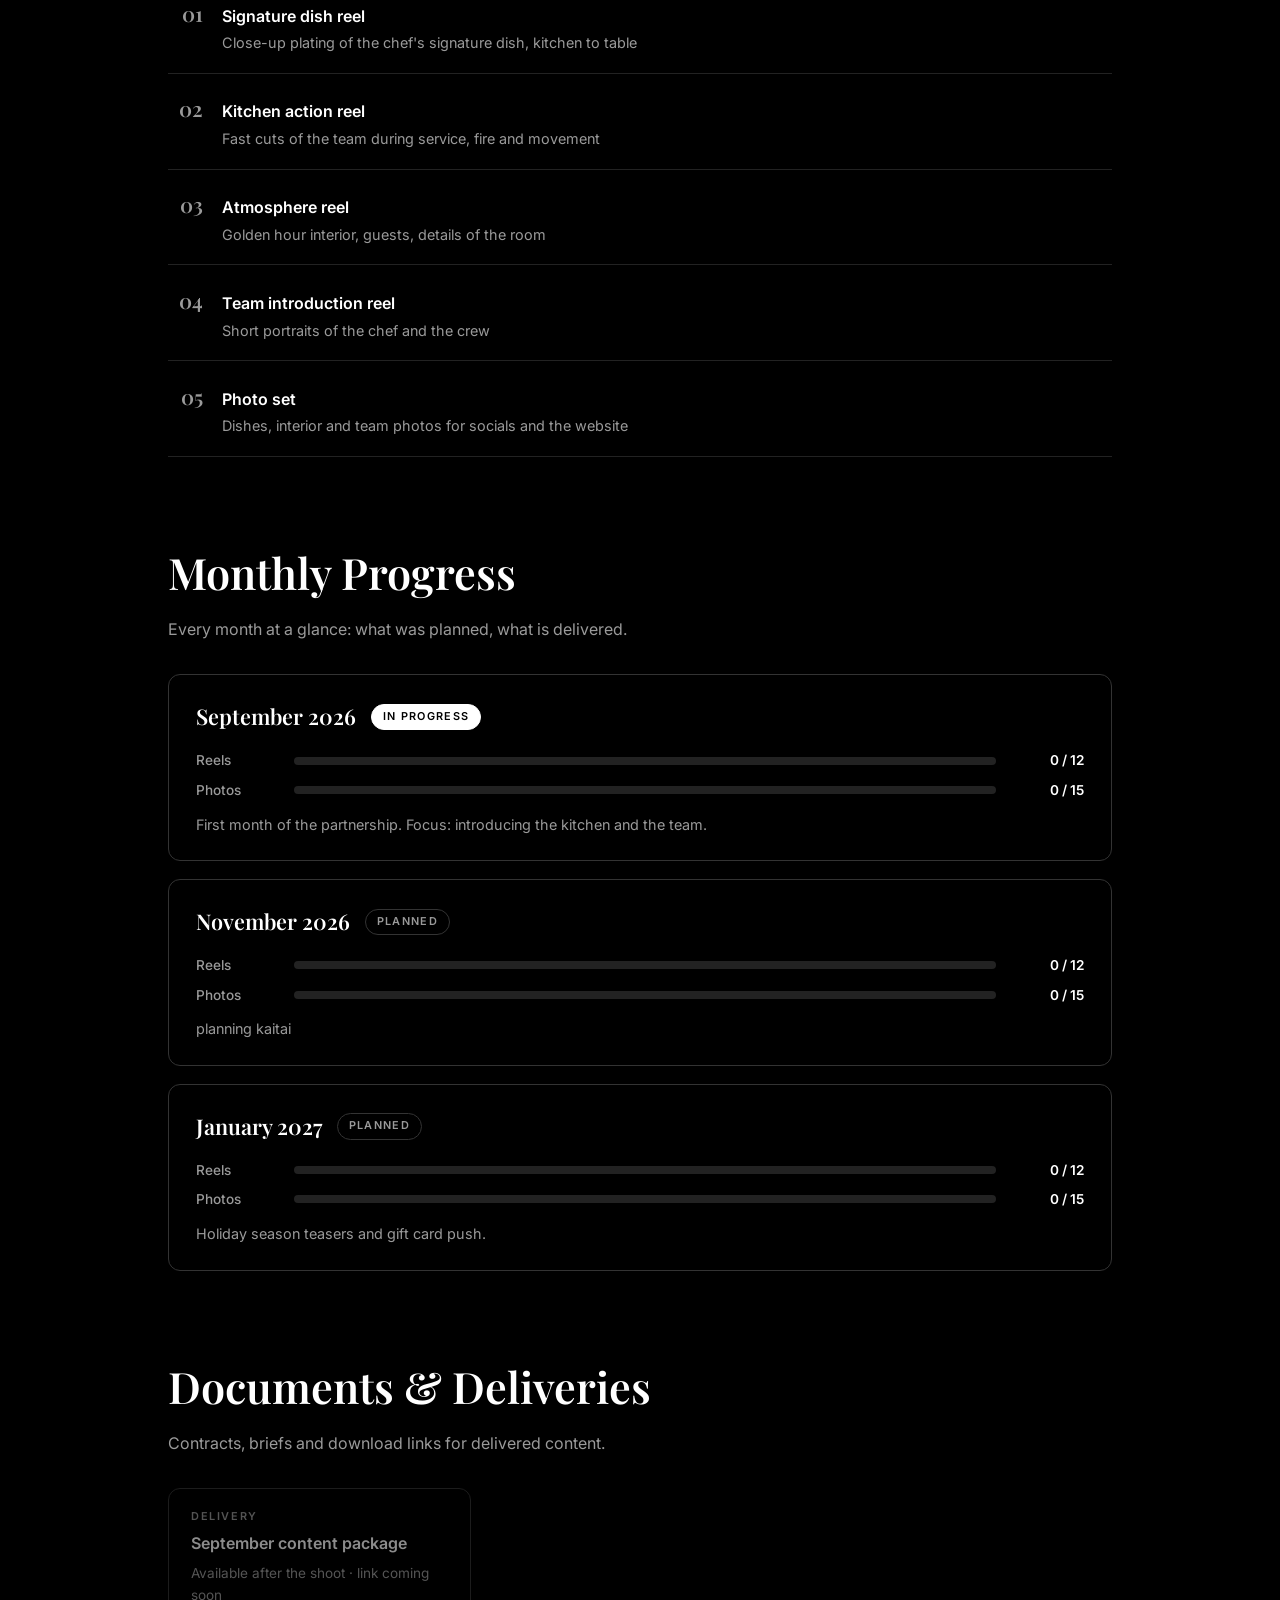
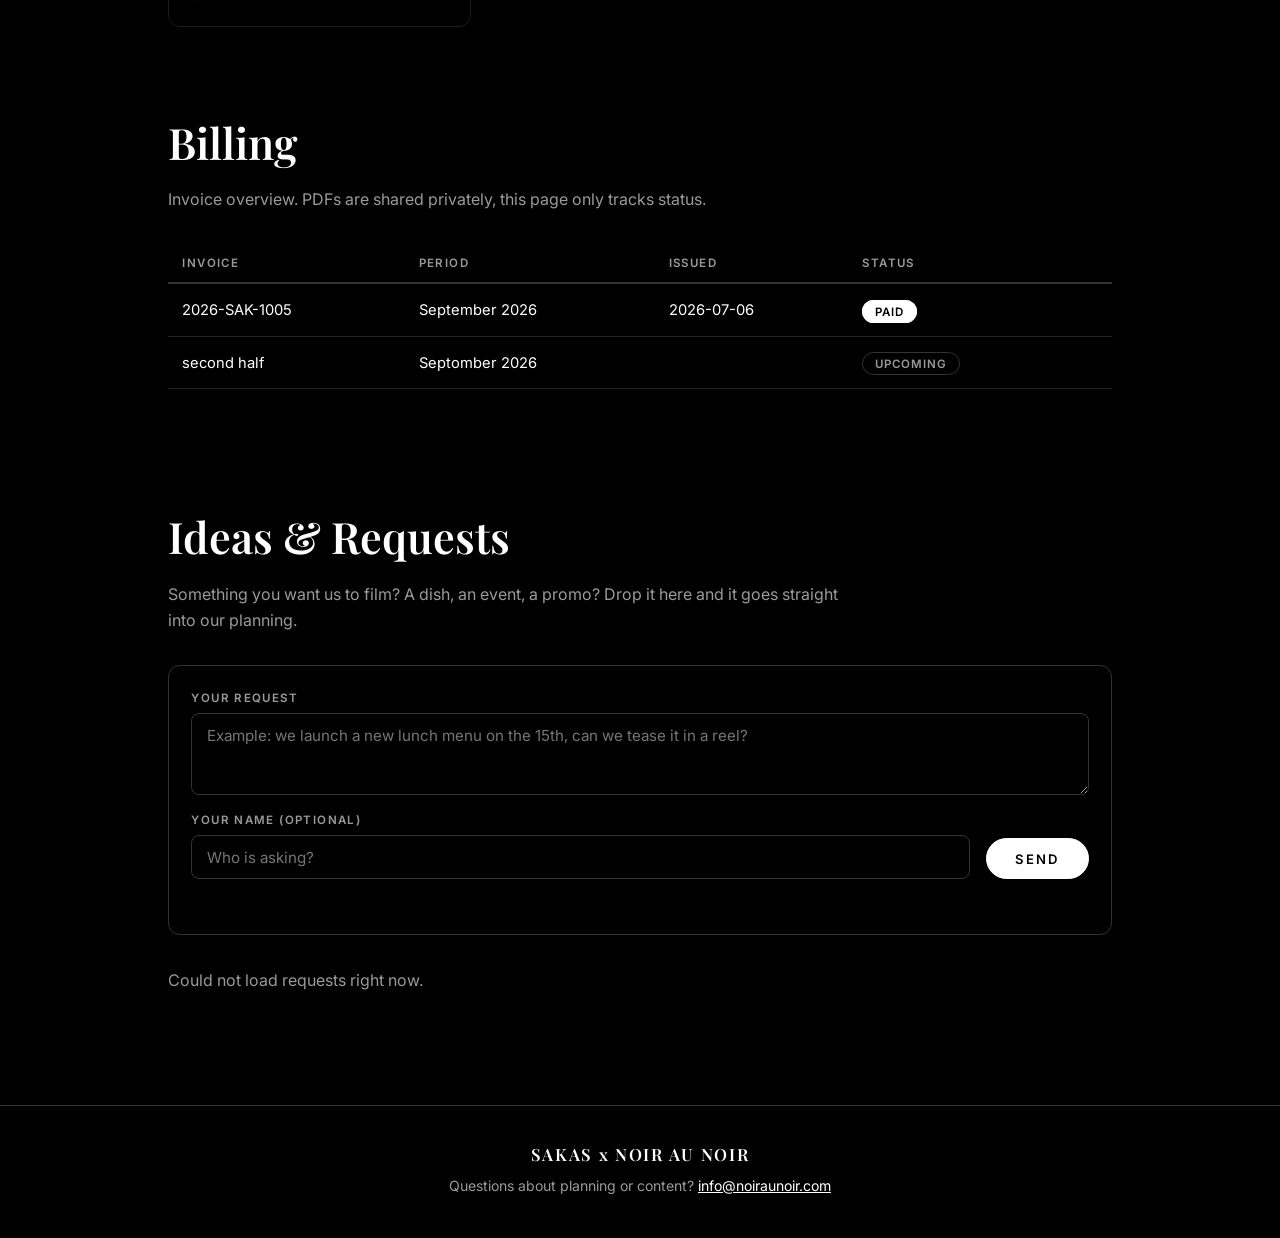
==== commit 5e8a613d: "Add the posting schedule promised in the deal Separate page linked from the portal nav: a month cale" ====
--- a/index.html
+++ b/index.html
@@ -22,6 +22,7 @@
       <a href="#shoot">Next Shoot</a>
       <a href="#filmplan">This Month</a>
       <a href="#months">Progress</a>
+      <a href="schedule.html">Schedule</a>
       <a href="#documents">Documents</a>
       <a href="#billing">Billing</a>
       <a href="#requests">Requests</a>
--- a/styles.css
+++ b/styles.css
@@ -13,6 +13,9 @@
 
 * { box-sizing: border-box; margin: 0; padding: 0; }
 
+/* an explicit display rule must never resurrect a hidden element */
+[hidden] { display: none !important; }
+
 html { scroll-behavior: smooth; }
 
 body {
@@ -492,3 +495,162 @@
   .hero { min-height: 55vh; }
   .shoot-card { padding: 1.5rem 1.4rem; }
 }
+
+/* ============ POSTING SCHEDULE ============ */
+.month-nav { display: flex; gap: 0.5rem; align-items: center; }
+
+.btn-month {
+  font-family: var(--font-body);
+  font-size: 0.72rem;
+  font-weight: 600;
+  letter-spacing: 0.12em;
+  text-transform: uppercase;
+  background: none;
+  border: 1px solid var(--line);
+  color: var(--dim);
+  border-radius: 999px;
+  padding: 0.4rem 0.9rem;
+  cursor: pointer;
+  transition: color 0.15s, border-color 0.15s;
+}
+
+.btn-month:hover { color: var(--text); border-color: var(--text); }
+
+.cal {
+  display: grid;
+  grid-template-columns: repeat(7, 1fr);
+  gap: 4px;
+  margin-top: 1.6rem;
+}
+
+.cal-head {
+  font-size: 0.68rem;
+  font-weight: 600;
+  letter-spacing: 0.14em;
+  text-transform: uppercase;
+  color: var(--dim);
+  text-align: center;
+  padding-bottom: 0.4rem;
+}
+
+.cal-cell {
+  aspect-ratio: 1;
+  border: 1px solid var(--line-soft);
+  border-radius: 8px;
+  padding: 0.4rem;
+  display: flex;
+  flex-direction: column;
+  justify-content: space-between;
+  min-height: 3rem;
+}
+
+.cal-cell.empty { border: none; }
+.cal-cell.today { border-color: var(--text); }
+
+.cal-cell.has-posts {
+  border-color: var(--line);
+  cursor: pointer;
+  transition: border-color 0.15s;
+}
+
+.cal-cell.has-posts:hover { border-color: var(--text); }
+
+.cal-num { font-size: 0.78rem; color: var(--dim); }
+.cal-cell.has-posts .cal-num { color: var(--text); font-weight: 600; }
+
+.cal-dots { display: flex; gap: 3px; flex-wrap: wrap; }
+
+.dot {
+  width: 6px;
+  height: 6px;
+  border-radius: 50%;
+  display: inline-block;
+  border: 1px solid var(--text);
+}
+
+.dot.planned { background: transparent; }
+.dot.posted { background: var(--text); }
+
+.cal-legend {
+  display: flex;
+  gap: 1.2rem;
+  margin-top: 1rem;
+  font-size: 0.75rem;
+  color: var(--dim);
+}
+
+.legend-item { display: inline-flex; align-items: center; gap: 0.4rem; }
+
+/* --- the posts --- */
+.post-list { display: flex; flex-direction: column; gap: 1rem; }
+
+.post-card {
+  border: 1px solid var(--line);
+  border-radius: var(--radius);
+  padding: 1.2rem 1.4rem;
+  display: flex;
+  gap: 1.4rem;
+  align-items: flex-start;
+}
+
+.post-card.posted { opacity: 0.6; }
+
+.post-when {
+  display: flex;
+  flex-direction: column;
+  align-items: center;
+  min-width: 3.2rem;
+  border-right: 1px solid var(--line-soft);
+  padding-right: 1rem;
+}
+
+.post-day { font-family: var(--font-display); font-size: 1.8rem; font-weight: 600; line-height: 1; }
+.post-dow { font-size: 0.68rem; letter-spacing: 0.14em; text-transform: uppercase; color: var(--dim); margin-top: 0.2rem; }
+.post-time { font-size: 0.72rem; color: var(--dim); margin-top: 0.35rem; }
+
+.post-body { flex: 1; min-width: 0; }
+
+.post-top { display: flex; gap: 0.7rem; align-items: center; flex-wrap: wrap; margin-bottom: 0.35rem; }
+
+.post-platform {
+  font-size: 0.68rem;
+  font-weight: 600;
+  letter-spacing: 0.14em;
+  text-transform: uppercase;
+  color: var(--dim);
+}
+
+.post-title { font-size: 1rem; font-weight: 600; margin-bottom: 0.6rem; }
+
+.caption {
+  position: relative;
+  border: 1px solid var(--line-soft);
+  border-radius: 8px;
+  padding: 0.8rem 0.9rem 1.7rem;
+  font-size: 0.9rem;
+  color: var(--dim);
+  white-space: pre-wrap;
+  cursor: pointer;
+  transition: border-color 0.15s, color 0.15s;
+}
+
+.caption:hover, .caption:focus { border-color: var(--text); color: var(--text); outline: none; }
+.caption.copied { border-color: var(--text); color: var(--text); }
+
+.copy-hint {
+  position: absolute;
+  right: 0.7rem;
+  bottom: 0.5rem;
+  font-size: 0.62rem;
+  font-weight: 600;
+  letter-spacing: 0.14em;
+  text-transform: uppercase;
+  color: var(--dim);
+}
+
+@media (max-width: 600px) {
+  .cal { gap: 3px; }
+  .cal-cell { padding: 0.25rem; min-height: 2.4rem; }
+  .cal-num { font-size: 0.7rem; }
+  .post-card { gap: 1rem; padding: 1rem; }
+}
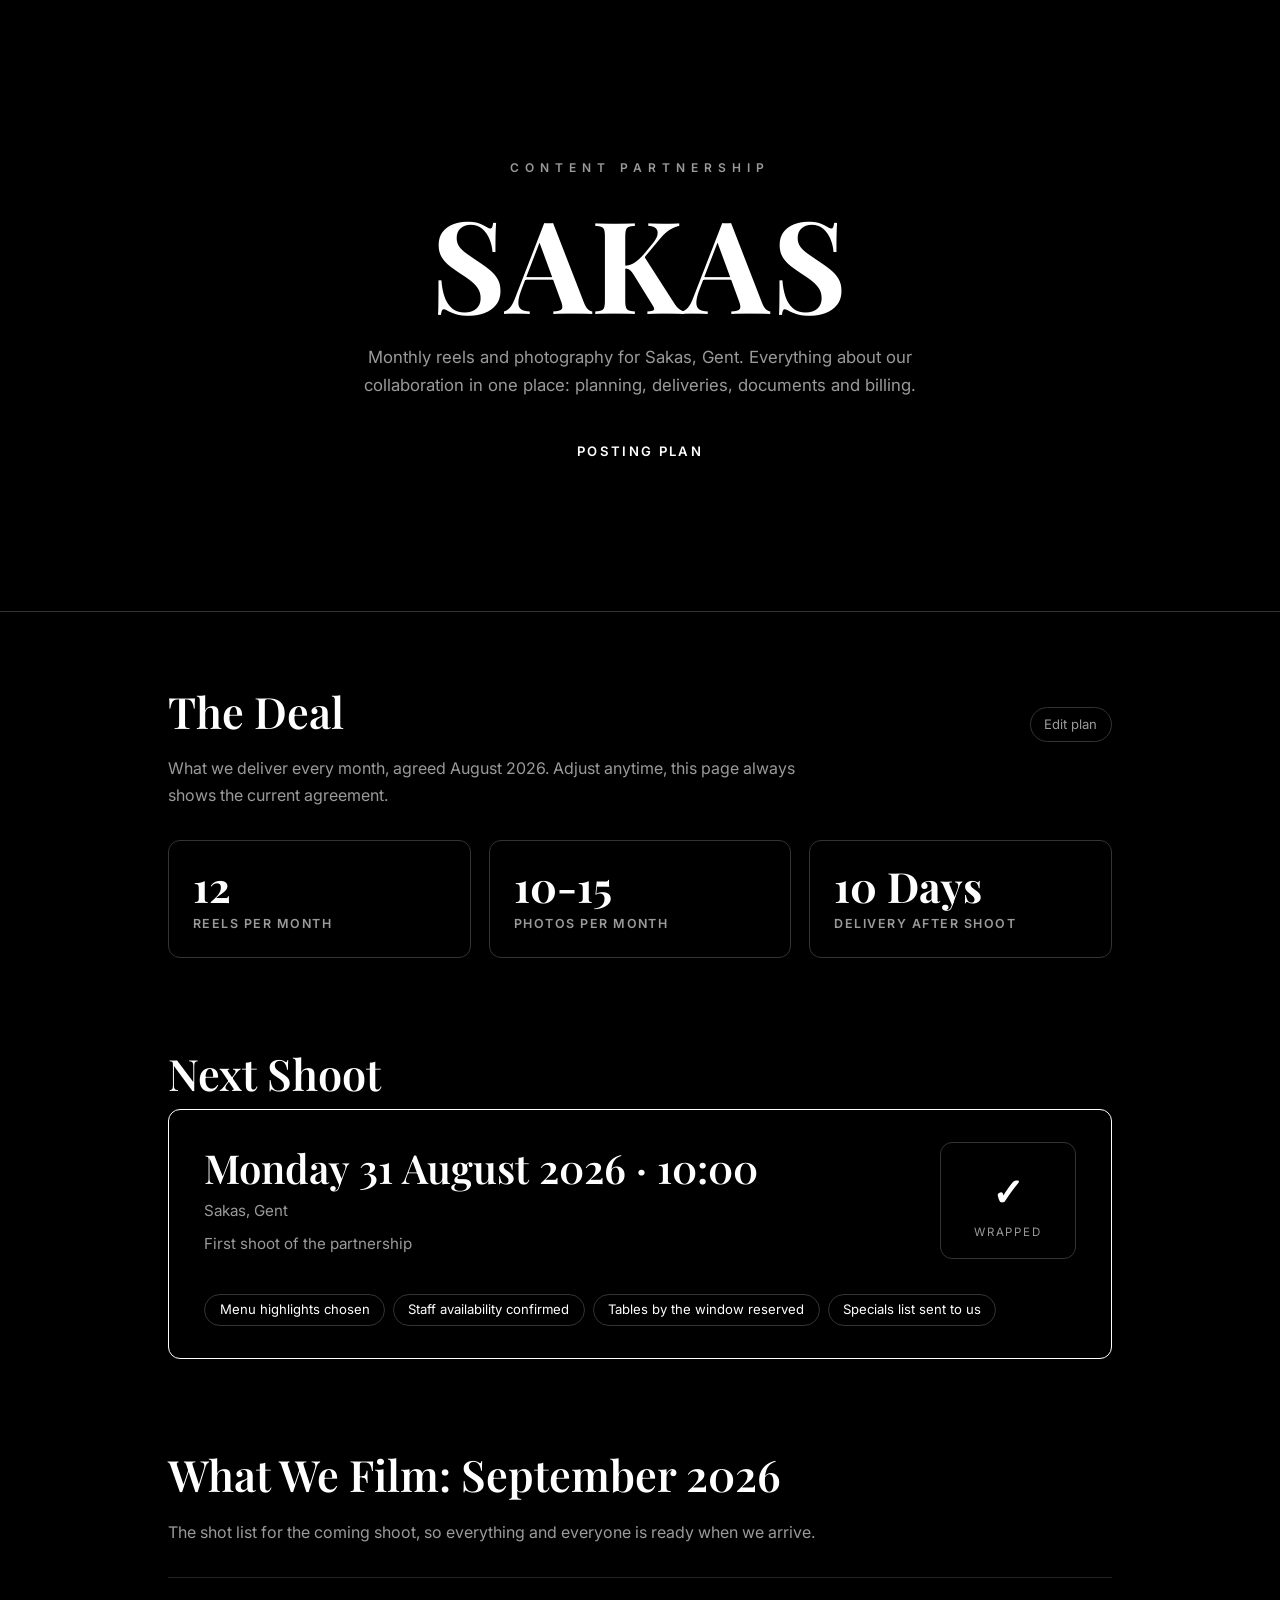
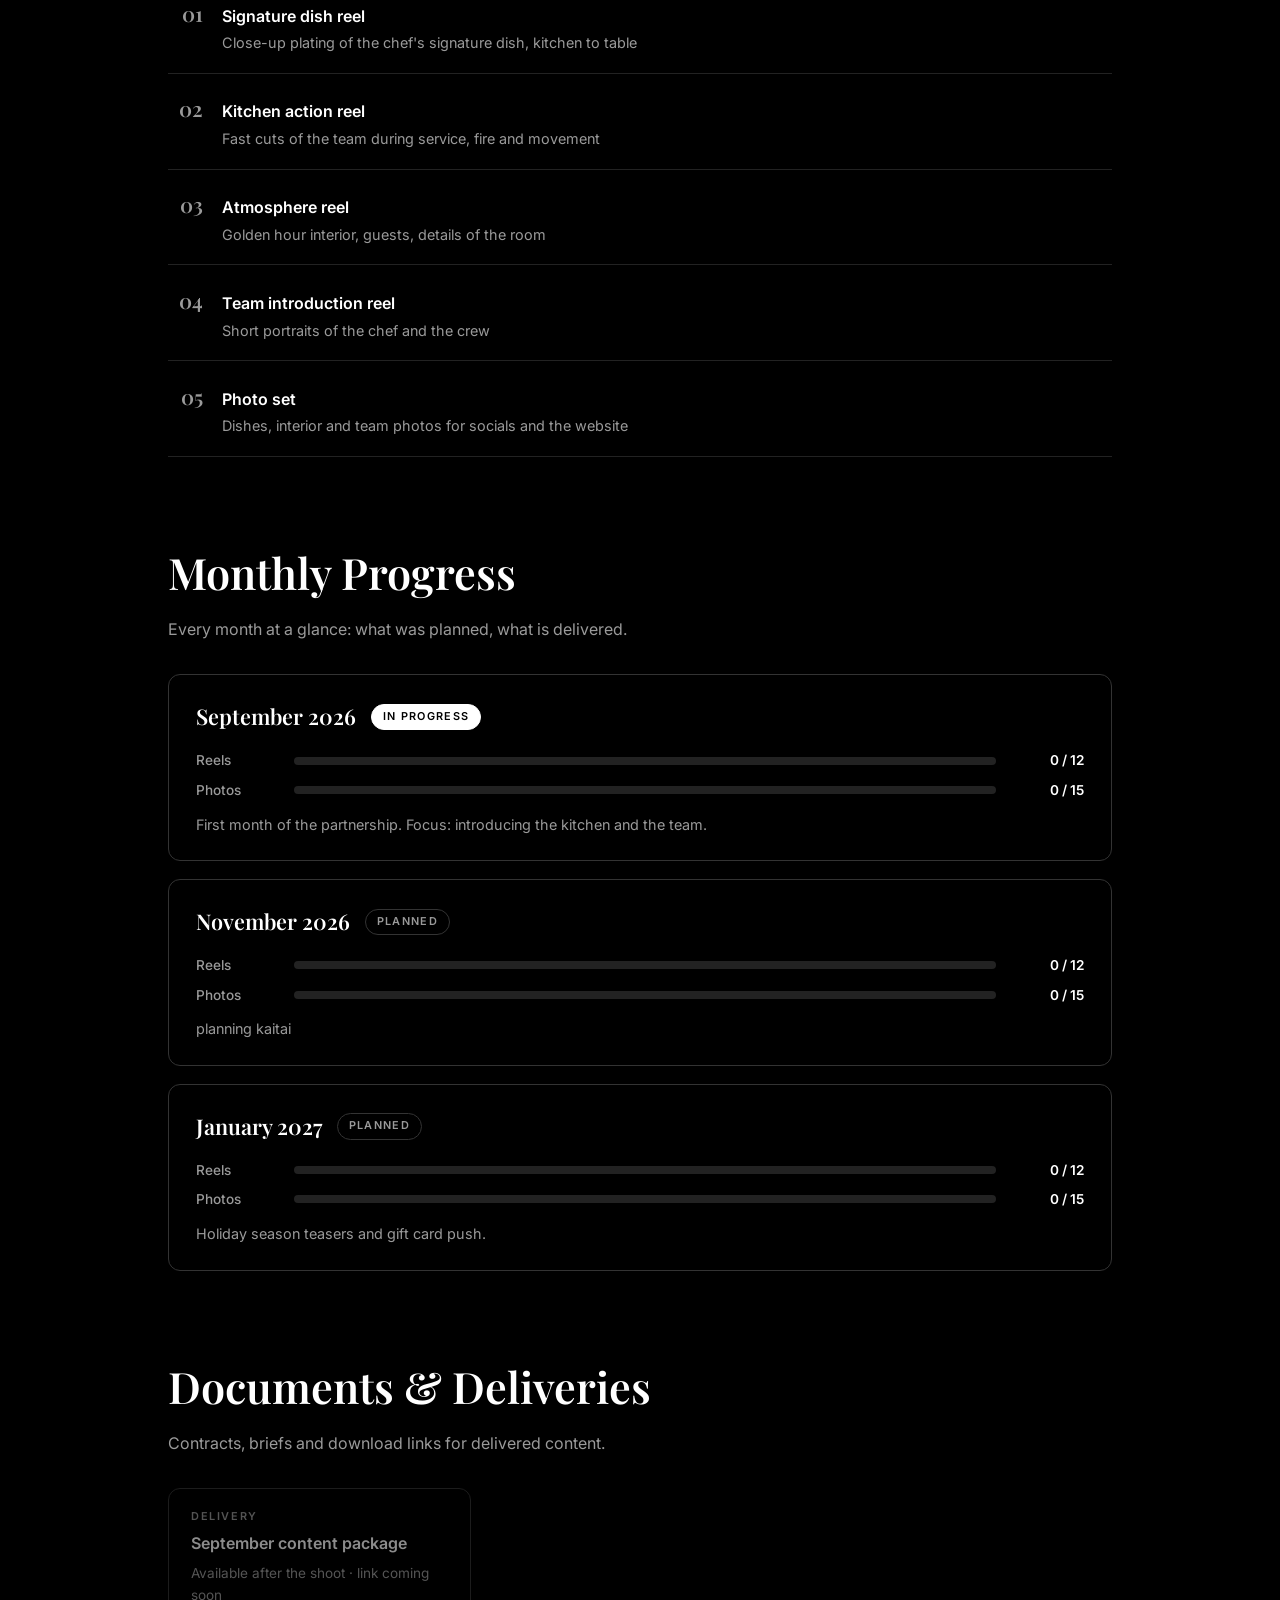
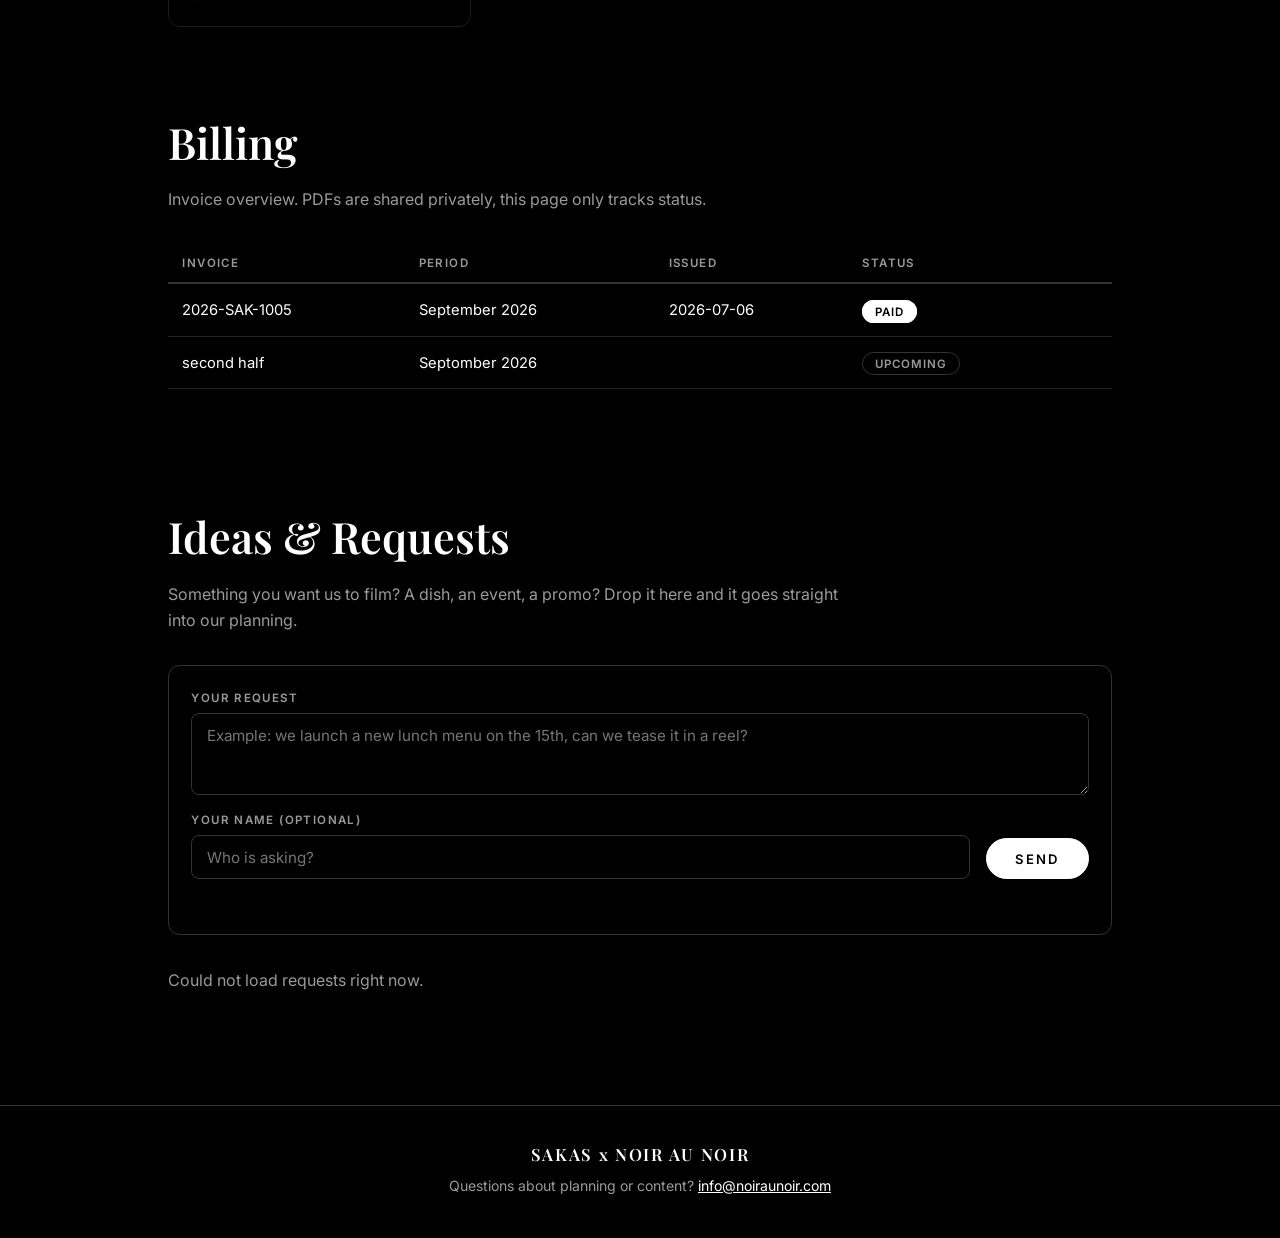
==== commit da49faca: "Cut the portal menu down to the posting plan link The eight item menu wrapped onto two lines and mos" ====
--- a/index.html
+++ b/index.html
@@ -18,14 +18,7 @@
     <h1 class="hero-title">SAKAS</h1>
     <p class="hero-sub" id="tagline">Loading...</p>
     <nav class="hero-nav">
-      <a href="#deal">The Deal</a>
-      <a href="#shoot">Next Shoot</a>
-      <a href="#filmplan">This Month</a>
-      <a href="#months">Progress</a>
-      <a href="schedule.html">Schedule</a>
-      <a href="#documents">Documents</a>
-      <a href="#billing">Billing</a>
-      <a href="#requests">Requests</a>
+      <a href="schedule.html">Posting Plan</a>
     </nav>
   </header>
 
